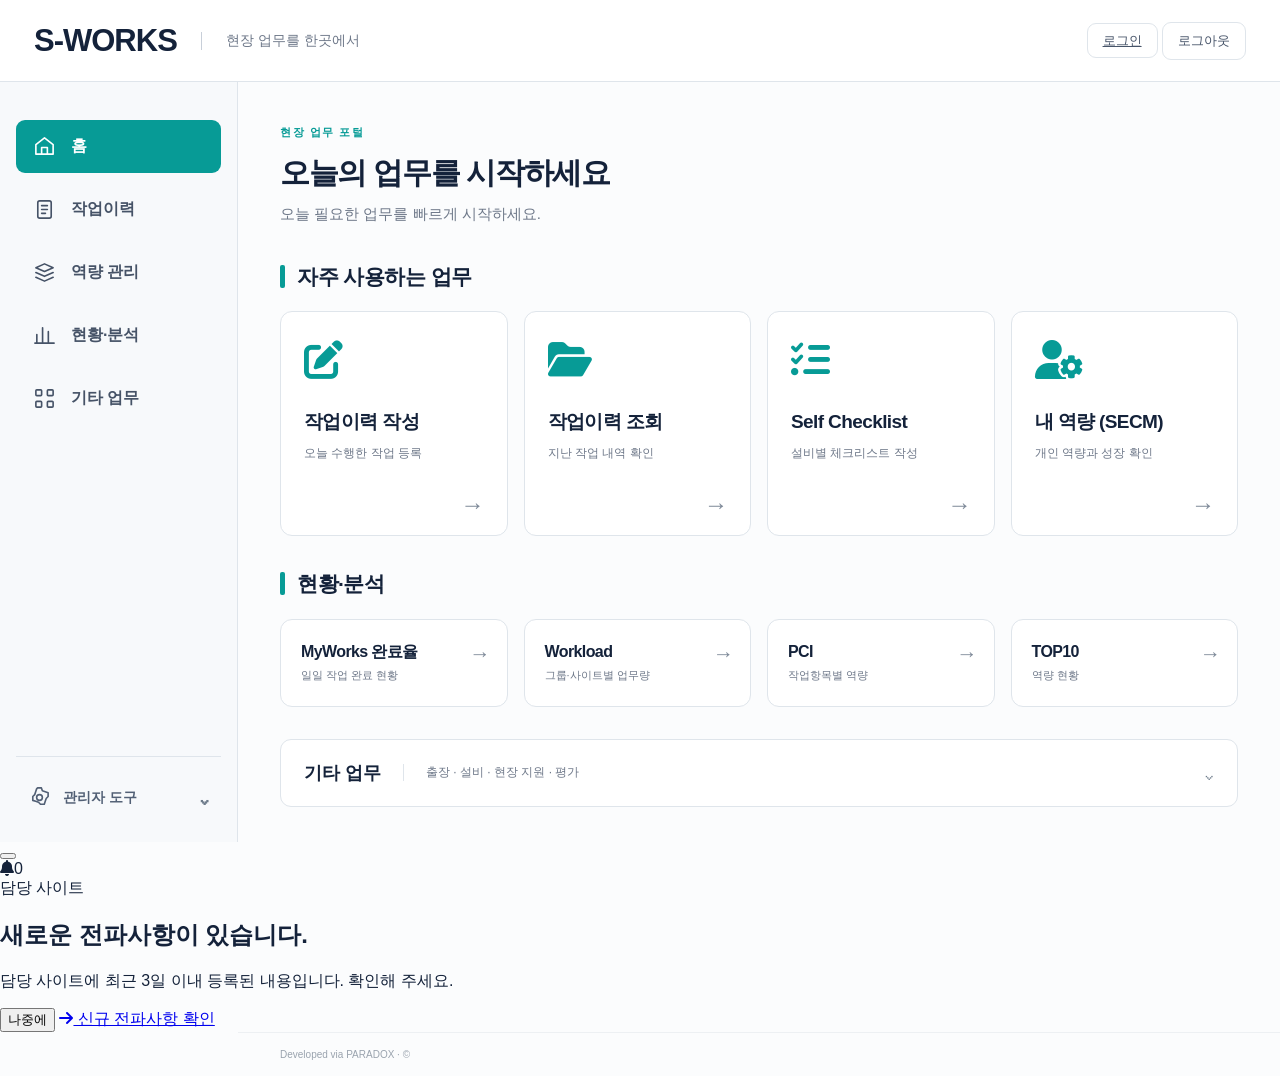
==== front/index.html @ 40e53ac8 "chore: remove unused history, setup and signal homepage menus" ====
<!DOCTYPE html>
<html lang="ko">
<head>
  <meta charset="utf-8" />
  <meta name="viewport" content="width=device-width,initial-scale=1,viewport-fit=cover" />
  <title>S-WORKS</title>

  <!-- Icons -->
  <link href="https://cdnjs.cloudflare.com/ajax/libs/font-awesome/6.5.2/css/all.min.css" rel="stylesheet">

  <!-- Styles -->
  <link rel="stylesheet" href="./css/index.css?v=20261104-signup-count" />

  <!-- Scripts -->
  <script defer src="./js/index.js?v=20261104-signup-count"></script>
  <script defer src="./js/logoutTimer.js"></script>
  <script defer src="./js/lv-status-menu.js?v=20261028"></script>
  <script defer src="./js/weekend-duty-menu.js?v=20261104"></script>
  <script defer src="./js/kpi-menu.js?v=1"></script>
  <link rel="stylesheet" href="./css/home-portal.css?v=20261120-portal" />
  <script defer src="./js/home-portal.js?v=20261120-menu-cleanup"></script>
</head>
<body>
  <!-- Masthead -->
  <nav class="masthead" aria-label="Primary">
    <div class="inner masthead__row">
      <a class="brand" href="./index.html" aria-label="S-WORKS Home">
        <span class="brand__logotype">S-WORKS</span>
        <span class="brand__tag">FS TEAM</span>
      </a>

      <div class="auth">
        <a href="./signin.html" class="btn ghost" id="login-btn">Login</a>
        <button class="btn ghost hidden" id="logout-btn" type="button" aria-label="로그아웃">Logout</button>
      </div>
    </div>
  </nav>

  <main id="content">
    <!-- Hero / Intro -->


    <!-- Launcher (4×3 strict on desktop) -->
    <section id="launcher" class="launcher" aria-label="Applications">
      <div class="inner">
        <header class="launcher__head">
          <h2 class="h2">Apps</h2>
          <div class="filters-inline">
            <!-- 향후 검색/필터 확장용 (지금은 숨겨둠) -->
            <input class="hidden" type="search" placeholder="검색…" aria-hidden="true">
          </div>
        </header>

        <div class="grid">
          <!-- 01 -->
          
<a class="tile app" href="./SECM_myself.html">
            <i class="fa-solid fa-user-gear"></i>
            <span>SECM</span>
          </a>

          <!-- 02 -->
          <a class="tile app" href="./worklog_new.html">
            <i class="fa-solid fa-pen-to-square"></i>
            <span>Create Worklog</span>
          </a>

          <!-- 03 -->
          <a class="tile app" href="./wl_read.html">
            <i class="fa-solid fa-folder-open"></i>
            <span>Load Worklog</span>
          </a>

          <a class="tile app" href="./work-history-search.html">
            <i class="fa-solid fa-magnifying-glass"></i>
            <span>Work History Search</span>
          </a>

          <!-- 고객 VOC: 간단한 접수·조치 관리 -->
          <a class="tile app" href="./voc.html" aria-label="VOC로 이동">
            <i class="fa-solid fa-comments"></i>
            <span>VOC</span>
            <small>고객 의견 접수 · 조치</small>
          </a>

          <!-- S-SIGNAL: 현장 전파사항 -->
          

          <!-- 05 -->
          

          <!-- 06 -->
          <a class="tile app" href="./pci.html">
            <i class="fa-solid fa-chart-line"></i>
            <span>PCI</span>
          </a>

          <!-- TOP10 -->
          <a class="tile app" href="./top10.html">
            <i class="fa-solid fa-ranking-star"></i>
            <span>TOP10</span>
          </a>

          <a class="tile app" href="./myworks-execution.html">
            <i class="fa-solid fa-calendar-check"></i>
            <span>MyWorks Daily Completion Rate</span>
          </a>

          <!-- 07 -->
          <a class="tile app" href="./CHECKLIST.html">
            <i class="fa-solid fa-list-check"></i>
            <span>Self Checklist</span>
          </a>

          <!-- 08 -->
          <a class="tile app" href="./business.html">
            <i class="fa-solid fa-plane-departure"></i>
            <span>Business Trip</span>
          </a>

          <!-- Work Assignment BETA: 손석현 계정만 표시 -->
          <a
            class="tile app beta-owner-only"
            href="./work-assignment-beta.html"
            style="display:none"
          >
            <i class="fa-solid fa-people-group"></i>
            <span>일일 인원 배정 BETA</span>
          </a>


          <!-- 09 (Admin) -->
          
          <a class="tile app admin-only" href="./site-work-count.html">
            <i class="fa-solid fa-chart-column"></i>
            <span>사이트 작업건수</span>
            <small>MAINT · 기간별 조회</small>
          </a>
          <a class="tile app admin-only" href="./workload.html">
            <i class="fa-solid fa-chart-pie"></i>
            <span>WTM</span>
          </a>

          <!-- 10 (Admin) -->
          <a class="tile app admin-only" href="./analysis.html">
            <i class="fa-solid fa-magnifying-glass-chart"></i>
            <span>Predicted Workers</span>
          </a>


          <!-- External Work Management (Admin) -->
          <a
            class="tile app admin-only"
            href="./external-work.html"
          >
            <i class="fa-solid fa-people-carry-box"></i>
            <span>외주작업이력</span>
          </a>
          <!-- 11 -->
          <a class="tile app admin-only" id="account-management-tile" href="./admin_user_create.html" aria-label="Account Management">
            <i class="fa-solid fa-users-gear"></i>
            <span>Account Management</span>
            <span class="signup-pending-badge" id="signup-pending-badge" aria-hidden="true" hidden></span>
          </a>

          <a class="tile app" id="weekend-duty-tile" href="./weekend-duty.html" style="display:none"><i class="fa-solid fa-calendar-days"></i><span>주말근무</span><small>PEE1G · PT</small></a>
          <a class="tile app" id="kpi-preview-tile" href="./kpi.html" style="display:none"><i class="fa-solid fa-chart-pie"></i><span>KPI</span><small>개인 평가</small></a>
          <a class="tile app" id="lv-status-tile" href="./lv-status.html" style="display:none"><i class="fa-solid fa-users-viewfinder"></i><span>레벨</span><small>Level 관리</small></a>
          <a class="tile app" href="./skill_levels.html">
            <i class="fa-solid fa-clipboard-check"></i>
            <span>LEVEL Certification</span>
          </a>

          <!-- 11 -->
          <a class="tile app" href="./test.html">
            <i class="fa-solid fa-clipboard-check"></i>
            <span>Eng'r Level Test</span>
          </a>

        </div>
      </div>
    </section>
  </main>

  <div class="voc-notice hidden" id="voc-new-notice" role="dialog" aria-modal="true" aria-labelledby="voc-notice-title">
    <button class="voc-notice__backdrop" type="button" data-voc-notice-close aria-label="알림 닫기"></button>
    <section class="voc-notice__card">
      <div class="voc-notice__icon"><i class="fa-solid fa-bell"></i><span id="voc-notice-count">0</span></div>
      <div class="voc-notice__body">
        <span class="voc-notice__site" id="voc-notice-site">담당 사이트</span>
        <h2 id="voc-notice-title">새로운 전파사항이 있습니다.</h2>
        <p>담당 사이트에 최근 3일 이내 등록된 내용입니다. 확인해 주세요.</p>
        <ul class="voc-notice__list" id="voc-notice-list"></ul>
      </div>
      <div class="voc-notice__actions">
        <button class="btn ghost" type="button" data-voc-notice-close>나중에</button>
        <a class="btn voc-notice__confirm" id="voc-notice-confirm" href="./signal.html"><i class="fa-solid fa-arrow-right"></i> 신규 전파사항 확인</a>
      </div>
    </section>
  </div>

  <footer class="sitefoot">
    <div class="inner">
      <p>Developed via PARAD<span class="accent-o">O</span>X · © <span id="year"></span></p>
    </div>
  </footer>
</body>
</html>
---- front/css/home-portal.css ----
/* Home layout only. Existing authentication and menu permissions remain in index.js. */
body.home-portal { --portal-ink:#14223a; --portal-muted:#6e7889; --portal-line:#dfe5eb; --portal-teal:#079b96; background:#fbfcfd; color:var(--portal-ink); margin:0; font-family:Inter,"Noto Sans KR","Malgun Gothic",sans-serif; }
body.home-portal [hidden] { display:none !important; }
.home-portal * { box-sizing:border-box; }
.home-portal .masthead { height:82px; position:sticky; top:0; z-index:40; background:#fff; border-bottom:1px solid var(--portal-line); box-shadow:none; backdrop-filter:none; }
.home-portal .masthead .inner { max-width:none; width:auto; margin:0; padding:0 34px; height:100%; }
.home-portal .masthead__row { display:flex; justify-content:space-between; align-items:center; min-height:0; }
.home-portal .brand { display:flex; align-items:center; gap:24px; text-decoration:none; color:var(--portal-ink); }
.home-portal .brand__logotype { font-size:31px; line-height:1; font-weight:850; letter-spacing:-1px; padding:0; border:0; background:none; box-shadow:none; border-radius:0; }
.home-portal .brand__tag { font-size:14px; font-weight:500; letter-spacing:0; border-left:1px solid #c8cfd9; padding-left:24px; color:var(--portal-muted); }
.home-portal .auth .btn { padding:9px 15px; border:1px solid var(--portal-line); border-radius:9px; background:white; color:#475469; font:inherit; font-size:13px; cursor:pointer; box-shadow:none; }
.home-portal #content { margin:0; padding:0; }
.home-portal #launcher { margin:0; padding:0; min-height:calc(100vh - 140px); background:transparent; border:0; }
.home-portal #launcher > .inner { max-width:none; width:100%; padding:0; margin:0; background:transparent; border:0; border-radius:0; box-shadow:none; overflow:visible; isolation:auto; }
.home-portal #launcher .launcher__head, .home-portal #launcher > .inner > .grid { display:none; }
#home-portal { display:grid; grid-template-columns:238px minmax(0,1fr); min-height:calc(100vh - 140px); }
.portal-sidebar { border-right:1px solid var(--portal-line); padding:38px 16px 24px; background:#f7f9fb; display:flex; flex-direction:column; gap:48px; }
.portal-nav { display:grid; gap:10px; }
.portal-nav a { display:flex; align-items:center; gap:15px; padding:15px 17px; color:#465367; text-decoration:none; border-radius:9px; font-size:16px; font-weight:650; }
.portal-nav a svg, .portal-admin summary svg { width:23px; height:23px; flex:none; }
.portal-nav a:hover { background:#eaf0f3; }
.portal-nav a.is-current { background:var(--portal-teal); color:#fff; }
.portal-main { min-width:0; max-width:1550px; width:100%; margin:0 auto; padding:42px 42px 34px; }
.portal-greeting { margin:0 0 35px; }
.portal-eyebrow { margin:0 0 10px !important; font-size:11px !important; letter-spacing:1.5px; color:var(--portal-teal) !important; font-weight:750; }
.portal-greeting h1 { font-size:clamp(26px,2.35vw,38px); line-height:1.4; letter-spacing:-1.3px; margin:0 0 8px; font-weight:800; color:var(--portal-ink); }
.portal-greeting > p { color:var(--portal-muted); font-size:15px; margin:0; line-height:1.6; }
.portal-main section { scroll-margin-top:104px; margin-bottom:32px; }
.portal-main h2 { display:flex; align-items:center; gap:12px; font-size:21px; line-height:1.5; margin:0 0 19px; font-weight:750; letter-spacing:-.5px; color:var(--portal-ink); }
.portal-main h2::before { content:""; width:5px; height:23px; background:var(--portal-teal); border-radius:2px; }
.portal-primary-grid, .portal-analysis-grid { display:grid; grid-template-columns:repeat(4,minmax(0,1fr)); gap:16px; }
.home-portal #home-portal .tile.app { color:var(--portal-ink); text-decoration:none; background:#fff; border:1px solid var(--portal-line); border-radius:12px; box-shadow:none; opacity:1; transform:none; animation:none; transition:border-color .15s,box-shadow .15s; position:relative; min-width:0; margin:0; overflow:visible; }
.home-portal #home-portal .tile.app::before, .home-portal #home-portal .tile.app::after { content:none; }
.home-portal #home-portal .tile.app:hover { border-color:#84c7c4; box-shadow:0 4px 18px #15264008; transform:none; }
.home-portal #home-portal a:focus-visible, .home-portal #home-portal summary:focus-visible { outline:3px solid #52bcb6; outline-offset:4px; }
.home-portal #home-portal .portal-primary-grid .tile { min-height:225px; display:flex; flex-direction:column; align-items:flex-start; justify-content:flex-start; padding:27px 23px 42px; text-align:left; gap:0; }
.home-portal #home-portal .portal-primary-grid .tile > i { color:var(--portal-teal); font-size:39px; line-height:1.1; margin:0 0 26px; }
.home-portal #home-portal .portal-link-title { font-size:19px; font-weight:750; line-height:1.45; letter-spacing:-.6px; overflow-wrap:anywhere; }
.home-portal #home-portal .tile small { font-size:12px; line-height:1.7; color:var(--portal-muted); margin-top:7px; letter-spacing:0; font-weight:400; }
.home-portal #home-portal .portal-link-arrow { position:absolute; right:22px; bottom:16px; font-size:24px; color:#7f8a99; font-weight:400; }
.home-portal #home-portal .portal-analysis-grid .tile { display:flex; flex-direction:column; align-items:flex-start; justify-content:center; min-height:88px; padding:18px 35px 18px 20px; text-align:left; gap:0; }
.home-portal #home-portal .portal-analysis-grid .tile > i { display:none; }
.home-portal #home-portal .portal-analysis-grid .portal-link-title { font-size:16px; }
.home-portal #home-portal .portal-analysis-grid .tile small { margin-top:3px; font-size:11px; }
.home-portal #home-portal .portal-analysis-grid .portal-link-arrow { right:16px; top:22px; bottom:auto; font-size:21px; }
.portal-extra { border:1px solid var(--portal-line); border-radius:11px; background:#fff; scroll-margin-top:104px; }
.portal-extra summary, .portal-admin summary { display:flex; align-items:center; list-style:none; cursor:pointer; }
.portal-extra summary::-webkit-details-marker, .portal-admin summary::-webkit-details-marker { display:none; }
.portal-extra > summary { min-height:66px; padding:17px 23px; gap:22px; }
.portal-extra > summary strong { font-size:18px; color:var(--portal-ink); }
.portal-extra-hint { color:var(--portal-muted); font-size:12px; border-left:1px solid var(--portal-line); padding-left:22px; }
.portal-chevron { margin-left:auto; font-size:22px; line-height:1; color:#6e7c8b; transition:transform .15s; }
details[open] > summary .portal-chevron { transform:rotate(180deg); }
.portal-extra-grid { display:grid; grid-template-columns:repeat(3,minmax(0,1fr)); gap:12px; padding:4px 20px 20px; }
.home-portal #home-portal .portal-extra-grid .tile { display:flex; flex-direction:column; align-items:flex-start; min-height:90px; padding:16px 36px 16px 17px; text-align:left; gap:0; background:#fbfcfd; }
.home-portal #home-portal .portal-extra-grid .tile > i { display:none; }
.home-portal #home-portal .portal-extra-grid .portal-link-title { font-size:14px; letter-spacing:-.3px; }
.home-portal #home-portal .portal-extra-grid .portal-link-arrow { right:14px; bottom:16px; font-size:20px; }
.portal-admin { margin-top:auto; border-top:1px solid var(--portal-line); padding-top:20px; }
.portal-admin > summary { padding:9px 12px; gap:12px; font-size:14px; font-weight:650; color:#526075; }
.portal-admin-links { display:grid; gap:8px; padding:14px 2px 0; }
.home-portal #home-portal .portal-admin-links .tile { display:block; min-height:0; padding:12px; border:0; background:transparent; border-radius:8px; text-align:left; }
.home-portal #home-portal .portal-admin-links .tile > i { display:none; }
.home-portal #home-portal .portal-admin-links .portal-link-title { font-size:13px; font-weight:600; }
.home-portal #home-portal .portal-admin-links .tile small { display:block; font-size:10px; margin-top:3px; }
.home-portal #home-portal .portal-admin-links .portal-link-arrow { display:none; }
.home-portal #home-portal .signup-pending-badge { position:absolute; top:8px; right:5px; display:inline-flex; align-items:center; justify-content:center; min-width:19px; height:19px; padding:0 5px; border-radius:20px; background:#cf4355; color:white; font-size:10px; font-weight:700; }
.home-portal .sitefoot { margin:0 0 0 238px; padding:16px 42px; text-align:left; border-top:1px solid #edf0f3; background:#fbfcfd; color:#9aa3ae; font-size:10px; }
.home-portal .sitefoot .inner { max-width:none; width:auto; margin:0; padding:0; }
.home-portal .sitefoot p { margin:0; }
@media (min-width:1600px) { .portal-main { padding-top:52px; } .home-portal #home-portal .portal-primary-grid .tile { min-height:250px; } }
@media (max-width:1150px) { #home-portal { grid-template-columns:196px minmax(0,1fr); } .portal-main { padding:32px 25px; } .portal-sidebar { padding:30px 12px 20px; } .portal-nav a { padding:13px; font-size:14px; } .portal-primary-grid,.portal-analysis-grid { gap:12px; } .home-portal #home-portal .portal-primary-grid .tile { padding:24px 16px 42px; min-height:210px; } .home-portal #home-portal .portal-link-title { font-size:16px; } .home-portal .sitefoot { margin-left:196px; padding-left:25px; } }
@media (max-width:900px) { .portal-primary-grid,.portal-analysis-grid { grid-template-columns:repeat(2,minmax(0,1fr)); } .home-portal #home-portal .portal-primary-grid .tile { min-height:185px; } .portal-extra-grid { grid-template-columns:repeat(2,minmax(0,1fr)); } .portal-extra-hint { display:none; } }
@media (max-width:650px) { .home-portal .masthead { height:65px; } .home-portal .masthead .inner { padding:0 18px; } .home-portal .brand__logotype { font-size:26px; } .home-portal .brand__tag { display:none; } #home-portal { display:flex; flex-direction:column; min-height:calc(100vh - 115px); } .portal-sidebar { padding:12px 14px; border-right:0; border-bottom:1px solid var(--portal-line); gap:10px; } .portal-nav { display:flex; overflow-x:auto; gap:7px; } .portal-nav a { padding:9px 12px; font-size:12px; flex-shrink:0; gap:6px; white-space:nowrap; } .portal-nav a svg { width:17px; height:17px; } .portal-admin { margin-top:0; padding-top:8px; } .portal-admin-links { grid-template-columns:repeat(2,minmax(0,1fr)); } .portal-main { padding:27px 18px; } .portal-greeting { margin-bottom:27px; } .portal-greeting h1 { font-size:26px; } .portal-greeting > p { font-size:13px; } .portal-main h2 { font-size:18px; } .home-portal #home-portal .portal-primary-grid .tile { padding:21px 16px 36px; min-height:180px; } .home-portal #home-portal .portal-primary-grid .tile > i { font-size:31px; margin-bottom:19px; } .home-portal #home-portal .portal-link-title { font-size:15px; } .home-portal #home-portal .tile small { font-size:11px; } .home-portal #home-portal .portal-analysis-grid .portal-link-title { font-size:14px; } .portal-extra > summary { padding:15px 18px; min-height:58px; } .portal-extra-grid { padding:0 12px 12px; gap:9px; } .home-portal .sitefoot { margin-left:0; padding:15px 18px; } }
@media (prefers-reduced-motion:reduce) { .home-portal * { scroll-behavior:auto!important; transition:none!important; } }
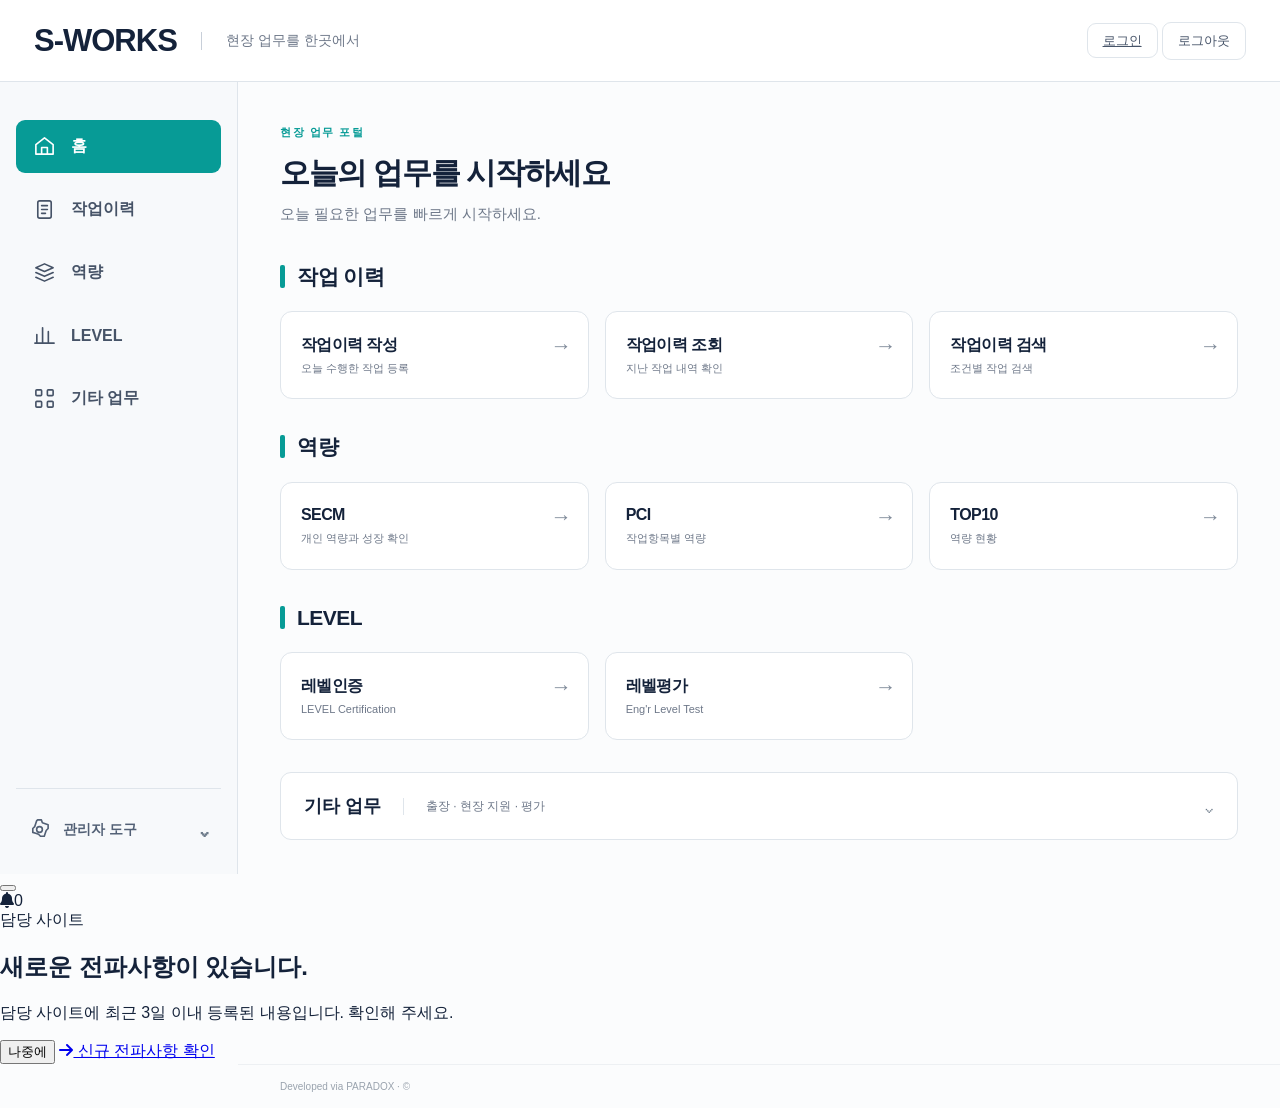
==== commit 5684d5bd: "Refresh home category asset versions" ====
--- a/front/index.html
+++ b/front/index.html
@@ -17,8 +17,8 @@
   <script defer src="./js/lv-status-menu.js?v=20261028"></script>
   <script defer src="./js/weekend-duty-menu.js?v=20261104"></script>
   <script defer src="./js/kpi-menu.js?v=1"></script>
-  <link rel="stylesheet" href="./css/home-portal.css?v=20261120-portal" />
-  <script defer src="./js/home-portal.js?v=20261120-menu-cleanup"></script>
+  <link rel="stylesheet" href="./css/home-portal.css?v=20261120-categories" />
+  <script defer src="./js/home-portal.js?v=20261120-categories"></script>
 </head>
 <body>
   <!-- Masthead -->
--- a/front/css/home-portal.css
+++ b/front/css/home-portal.css
@@ -74,3 +74,7 @@
 @media (max-width:650px) { .home-portal .masthead { height:65px; } .home-portal .masthead .inner { padding:0 18px; } .home-portal .brand__logotype { font-size:26px; } .home-portal .brand__tag { display:none; } #home-portal { display:flex; flex-direction:column; min-height:calc(100vh - 115px); } .portal-sidebar { padding:12px 14px; border-right:0; border-bottom:1px solid var(--portal-line); gap:10px; } .portal-nav { display:flex; overflow-x:auto; gap:7px; } .portal-nav a { padding:9px 12px; font-size:12px; flex-shrink:0; gap:6px; white-space:nowrap; } .portal-nav a svg { width:17px; height:17px; } .portal-admin { margin-top:0; padding-top:8px; } .portal-admin-links { grid-template-columns:repeat(2,minmax(0,1fr)); } .portal-main { padding:27px 18px; } .portal-greeting { margin-bottom:27px; } .portal-greeting h1 { font-size:26px; } .portal-greeting > p { font-size:13px; } .portal-main h2 { font-size:18px; } .home-portal #home-portal .portal-primary-grid .tile { padding:21px 16px 36px; min-height:180px; } .home-portal #home-portal .portal-primary-grid .tile > i { font-size:31px; margin-bottom:19px; } .home-portal #home-portal .portal-link-title { font-size:15px; } .home-portal #home-portal .tile small { font-size:11px; } .home-portal #home-portal .portal-analysis-grid .portal-link-title { font-size:14px; } .portal-extra > summary { padding:15px 18px; min-height:58px; } .portal-extra-grid { padding:0 12px 12px; gap:9px; } .home-portal .sitefoot { margin-left:0; padding:15px 18px; } }
 @media (prefers-reduced-motion:reduce) { .home-portal * { scroll-behavior:auto!important; transition:none!important; } }
 
+
+/* Group the home shortcuts by task, capability, and level. */
+.portal-category-grid { grid-template-columns:repeat(3,minmax(0,1fr)); }
+@media (max-width:650px) { .portal-category-grid { grid-template-columns:1fr; } }
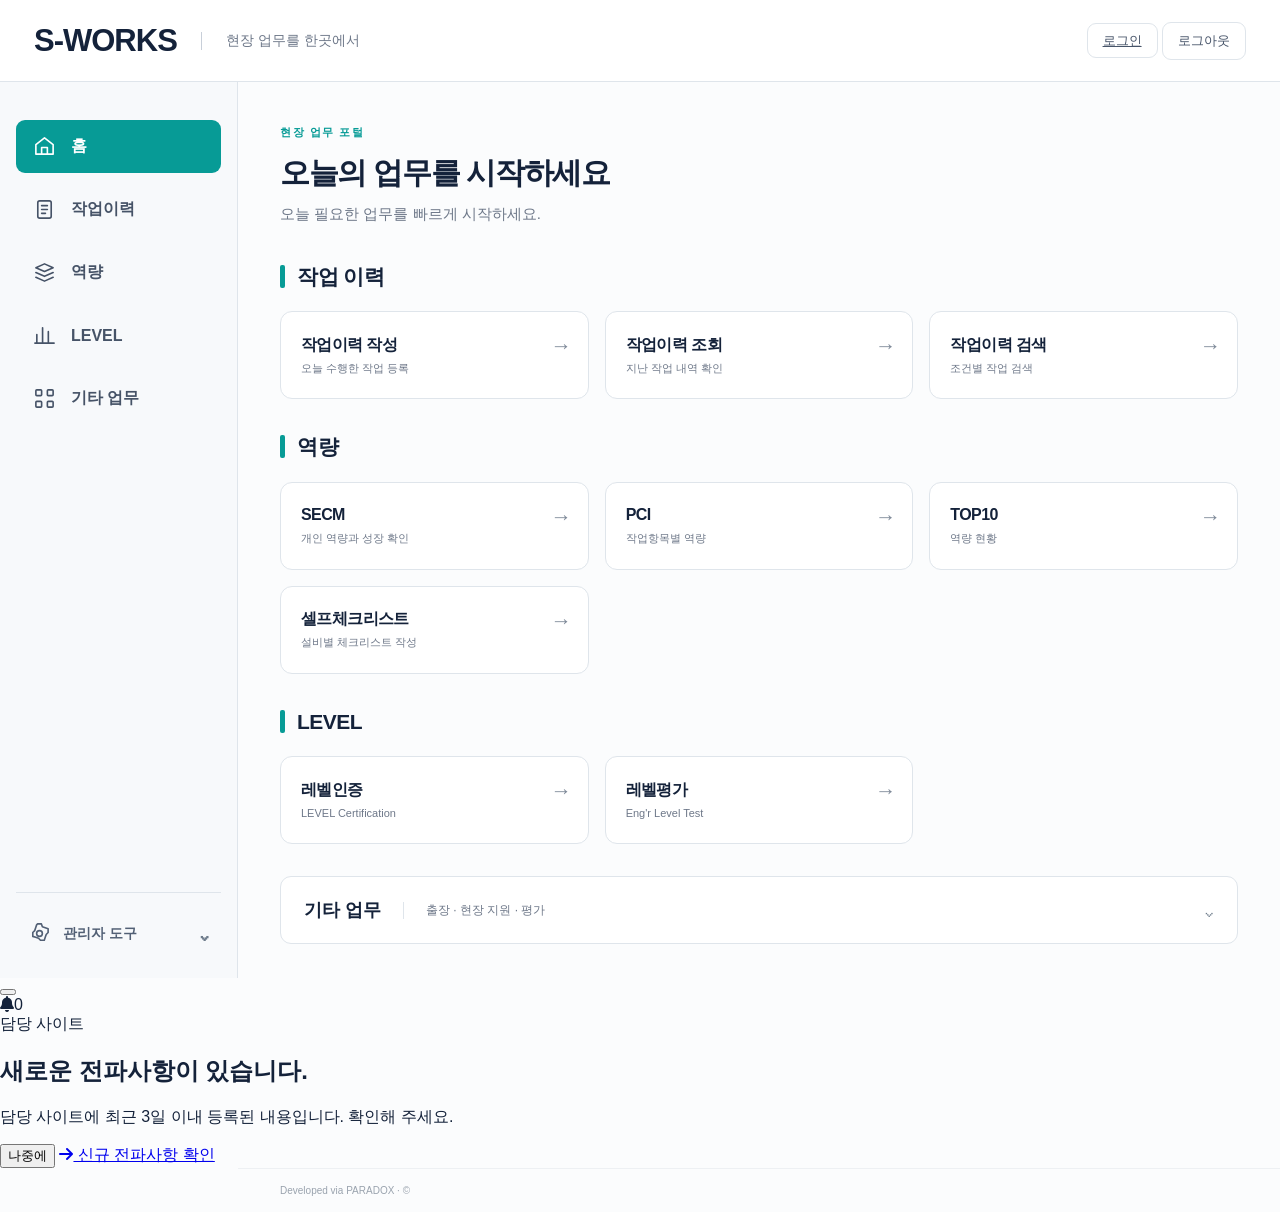
==== commit 4b3d09ad: "Refresh home checklist menu version" ====
--- a/front/index.html
+++ b/front/index.html
@@ -18,7 +18,7 @@
   <script defer src="./js/weekend-duty-menu.js?v=20261104"></script>
   <script defer src="./js/kpi-menu.js?v=1"></script>
   <link rel="stylesheet" href="./css/home-portal.css?v=20261120-categories" />
-  <script defer src="./js/home-portal.js?v=20261120-categories"></script>
+  <script defer src="./js/home-portal.js?v=20261120-checklist"></script>
 </head>
 <body>
   <!-- Masthead -->
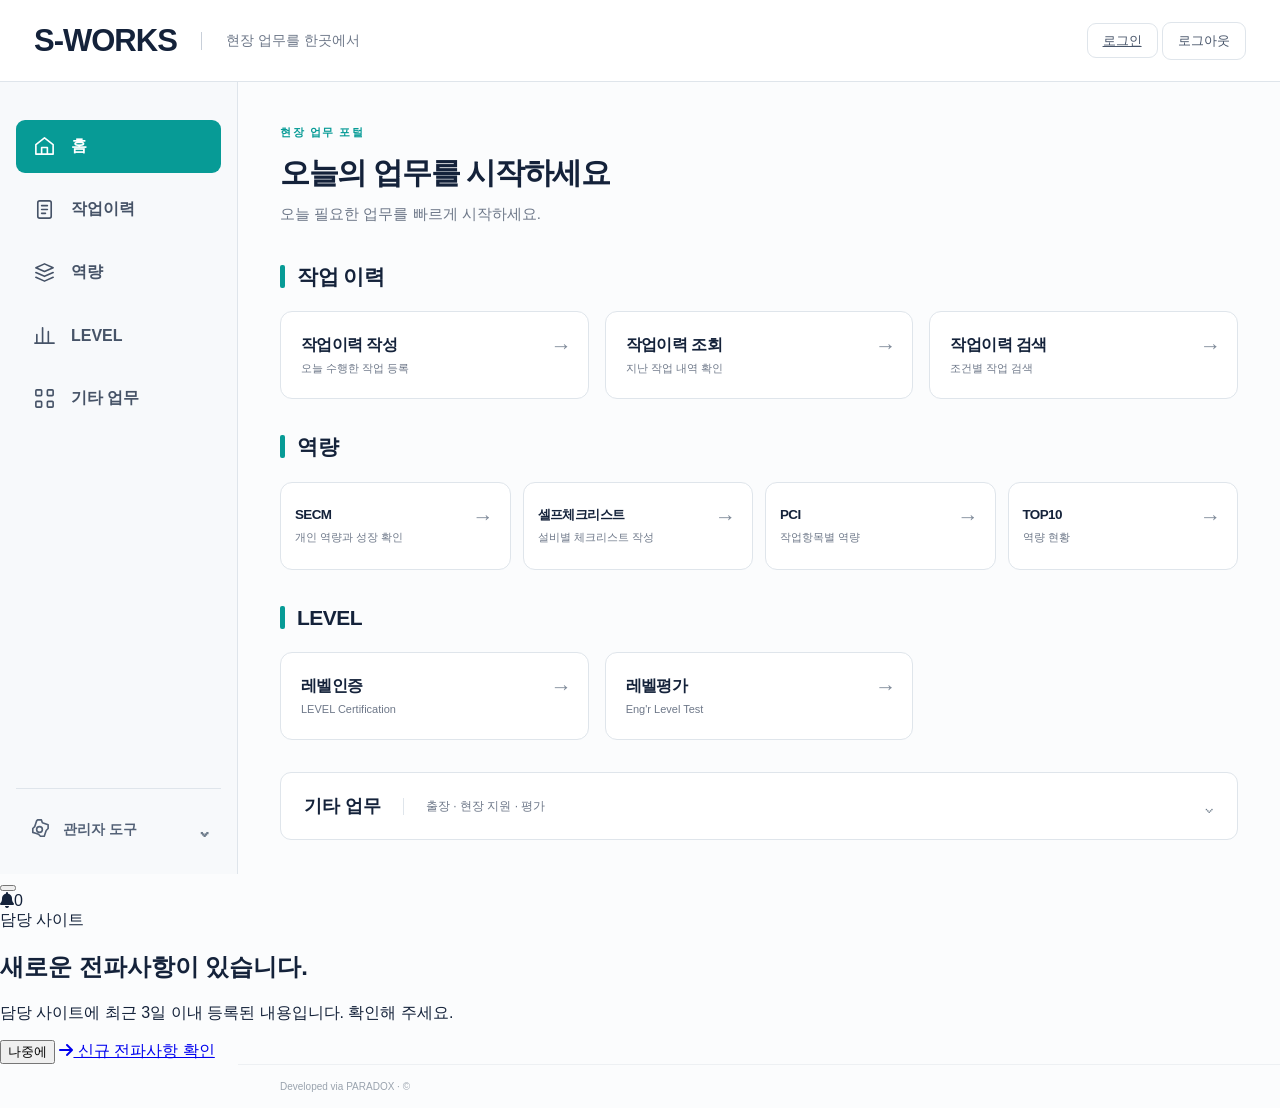
==== commit 1409d5dd: "Refresh home one-row layout styles" ====
--- a/front/index.html
+++ b/front/index.html
@@ -17,7 +17,7 @@
   <script defer src="./js/lv-status-menu.js?v=20261028"></script>
   <script defer src="./js/weekend-duty-menu.js?v=20261104"></script>
   <script defer src="./js/kpi-menu.js?v=1"></script>
-  <link rel="stylesheet" href="./css/home-portal.css?v=20261120-categories" />
+  <link rel="stylesheet" href="./css/home-portal.css?v=20261120-one-row" />
   <script defer src="./js/home-portal.js?v=20261120-checklist"></script>
 </head>
 <body>
--- a/front/css/home-portal.css
+++ b/front/css/home-portal.css
@@ -78,3 +78,9 @@
 /* Group the home shortcuts by task, capability, and level. */
 .portal-category-grid { grid-template-columns:repeat(3,minmax(0,1fr)); }
 @media (max-width:650px) { .portal-category-grid { grid-template-columns:1fr; } }
+
+/* Four competency shortcuts on a single row. */
+#portal-competency-links { grid-template-columns:repeat(4,minmax(0,1fr)); gap:12px; }
+.home-portal #home-portal #portal-competency-links .tile { padding-left:14px; padding-right:28px; }
+.home-portal #home-portal #portal-competency-links .portal-link-title { font-size:clamp(12px,1.05vw,16px); letter-spacing:-.6px; white-space:nowrap; }
+@media (max-width:650px) { #portal-competency-links { gap:6px; } .home-portal #home-portal #portal-competency-links .tile { min-height:66px; padding:12px 5px; justify-content:center; align-items:center; text-align:center; } .home-portal #home-portal #portal-competency-links .portal-link-title { font-size:clamp(9px,2.4vw,12px); letter-spacing:-.8px; } .home-portal #home-portal #portal-competency-links .tile small,.home-portal #home-portal #portal-competency-links .portal-link-arrow { display:none; } }
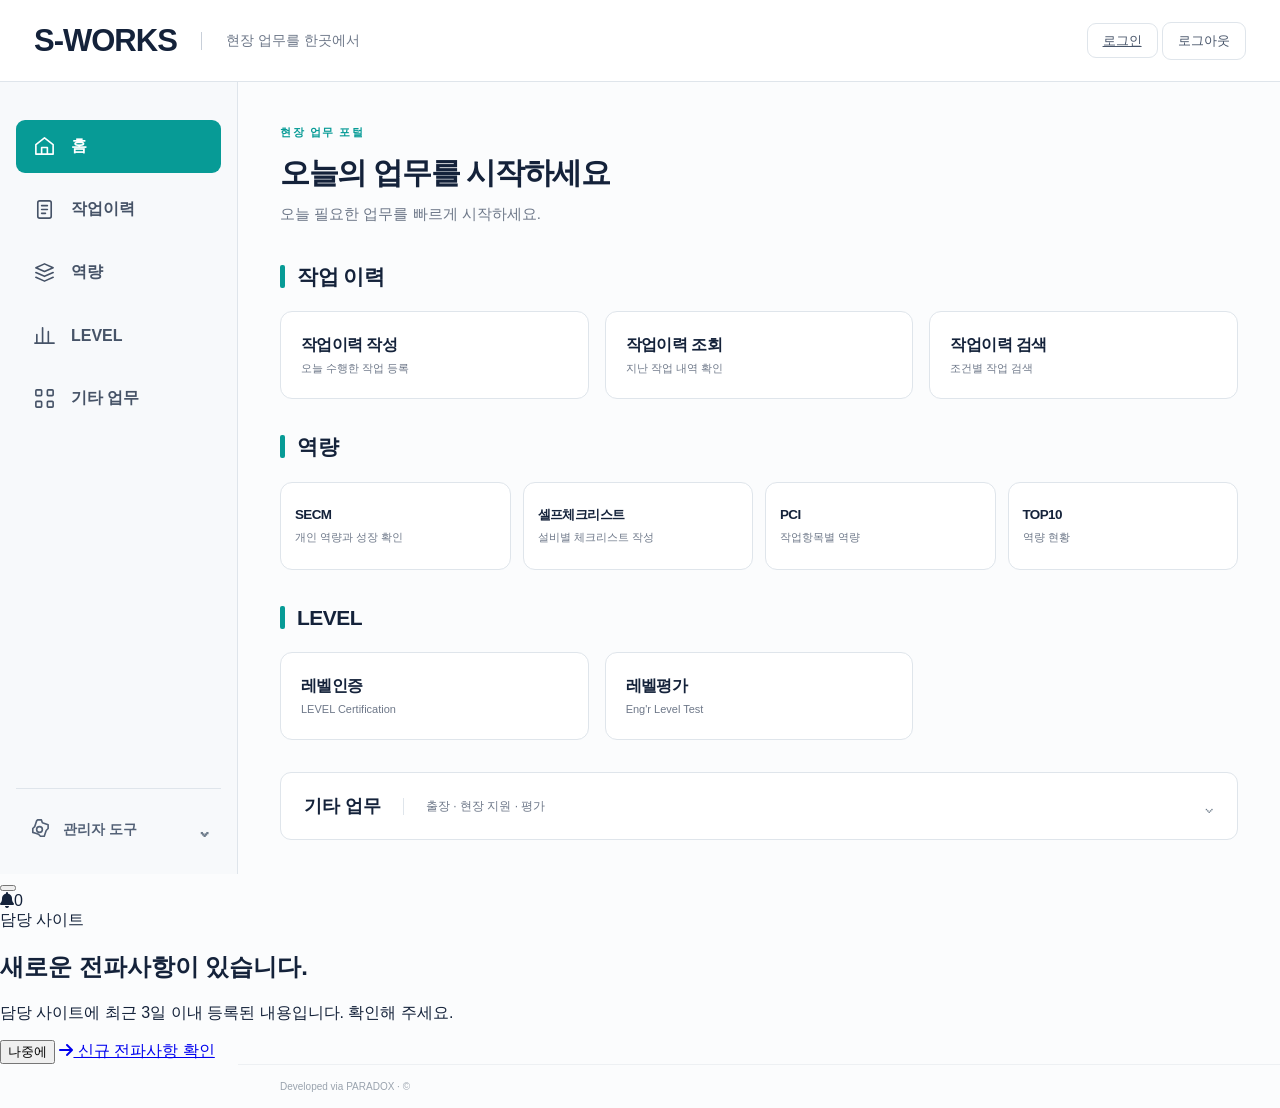
==== commit c0997072: "Refresh home assets after removing arrows" ====
--- a/front/index.html
+++ b/front/index.html
@@ -17,8 +17,8 @@
   <script defer src="./js/lv-status-menu.js?v=20261028"></script>
   <script defer src="./js/weekend-duty-menu.js?v=20261104"></script>
   <script defer src="./js/kpi-menu.js?v=1"></script>
-  <link rel="stylesheet" href="./css/home-portal.css?v=20261120-one-row" />
-  <script defer src="./js/home-portal.js?v=20261120-checklist"></script>
+  <link rel="stylesheet" href="./css/home-portal.css?v=20261120-no-arrows" />
+  <script defer src="./js/home-portal.js?v=20261120-no-arrows"></script>
 </head>
 <body>
   <!-- Masthead -->
--- a/front/css/home-portal.css
+++ b/front/css/home-portal.css
@@ -38,7 +38,7 @@
 .home-portal #home-portal .portal-link-title { font-size:19px; font-weight:750; line-height:1.45; letter-spacing:-.6px; overflow-wrap:anywhere; }
 .home-portal #home-portal .tile small { font-size:12px; line-height:1.7; color:var(--portal-muted); margin-top:7px; letter-spacing:0; font-weight:400; }
 .home-portal #home-portal .portal-link-arrow { position:absolute; right:22px; bottom:16px; font-size:24px; color:#7f8a99; font-weight:400; }
-.home-portal #home-portal .portal-analysis-grid .tile { display:flex; flex-direction:column; align-items:flex-start; justify-content:center; min-height:88px; padding:18px 35px 18px 20px; text-align:left; gap:0; }
+.home-portal #home-portal .portal-analysis-grid .tile { display:flex; flex-direction:column; align-items:flex-start; justify-content:center; min-height:88px; padding:18px 20px; text-align:left; gap:0; }
 .home-portal #home-portal .portal-analysis-grid .tile > i { display:none; }
 .home-portal #home-portal .portal-analysis-grid .portal-link-title { font-size:16px; }
 .home-portal #home-portal .portal-analysis-grid .tile small { margin-top:3px; font-size:11px; }
@@ -52,7 +52,7 @@
 .portal-chevron { margin-left:auto; font-size:22px; line-height:1; color:#6e7c8b; transition:transform .15s; }
 details[open] > summary .portal-chevron { transform:rotate(180deg); }
 .portal-extra-grid { display:grid; grid-template-columns:repeat(3,minmax(0,1fr)); gap:12px; padding:4px 20px 20px; }
-.home-portal #home-portal .portal-extra-grid .tile { display:flex; flex-direction:column; align-items:flex-start; min-height:90px; padding:16px 36px 16px 17px; text-align:left; gap:0; background:#fbfcfd; }
+.home-portal #home-portal .portal-extra-grid .tile { display:flex; flex-direction:column; align-items:flex-start; min-height:90px; padding:16px 17px; text-align:left; gap:0; background:#fbfcfd; }
 .home-portal #home-portal .portal-extra-grid .tile > i { display:none; }
 .home-portal #home-portal .portal-extra-grid .portal-link-title { font-size:14px; letter-spacing:-.3px; }
 .home-portal #home-portal .portal-extra-grid .portal-link-arrow { right:14px; bottom:16px; font-size:20px; }
@@ -81,6 +81,6 @@
 
 /* Four competency shortcuts on a single row. */
 #portal-competency-links { grid-template-columns:repeat(4,minmax(0,1fr)); gap:12px; }
-.home-portal #home-portal #portal-competency-links .tile { padding-left:14px; padding-right:28px; }
+.home-portal #home-portal #portal-competency-links .tile { padding-left:14px; padding-right:14px; }
 .home-portal #home-portal #portal-competency-links .portal-link-title { font-size:clamp(12px,1.05vw,16px); letter-spacing:-.6px; white-space:nowrap; }
 @media (max-width:650px) { #portal-competency-links { gap:6px; } .home-portal #home-portal #portal-competency-links .tile { min-height:66px; padding:12px 5px; justify-content:center; align-items:center; text-align:center; } .home-portal #home-portal #portal-competency-links .portal-link-title { font-size:clamp(9px,2.4vw,12px); letter-spacing:-.8px; } .home-portal #home-portal #portal-competency-links .tile small,.home-portal #home-portal #portal-competency-links .portal-link-arrow { display:none; } }
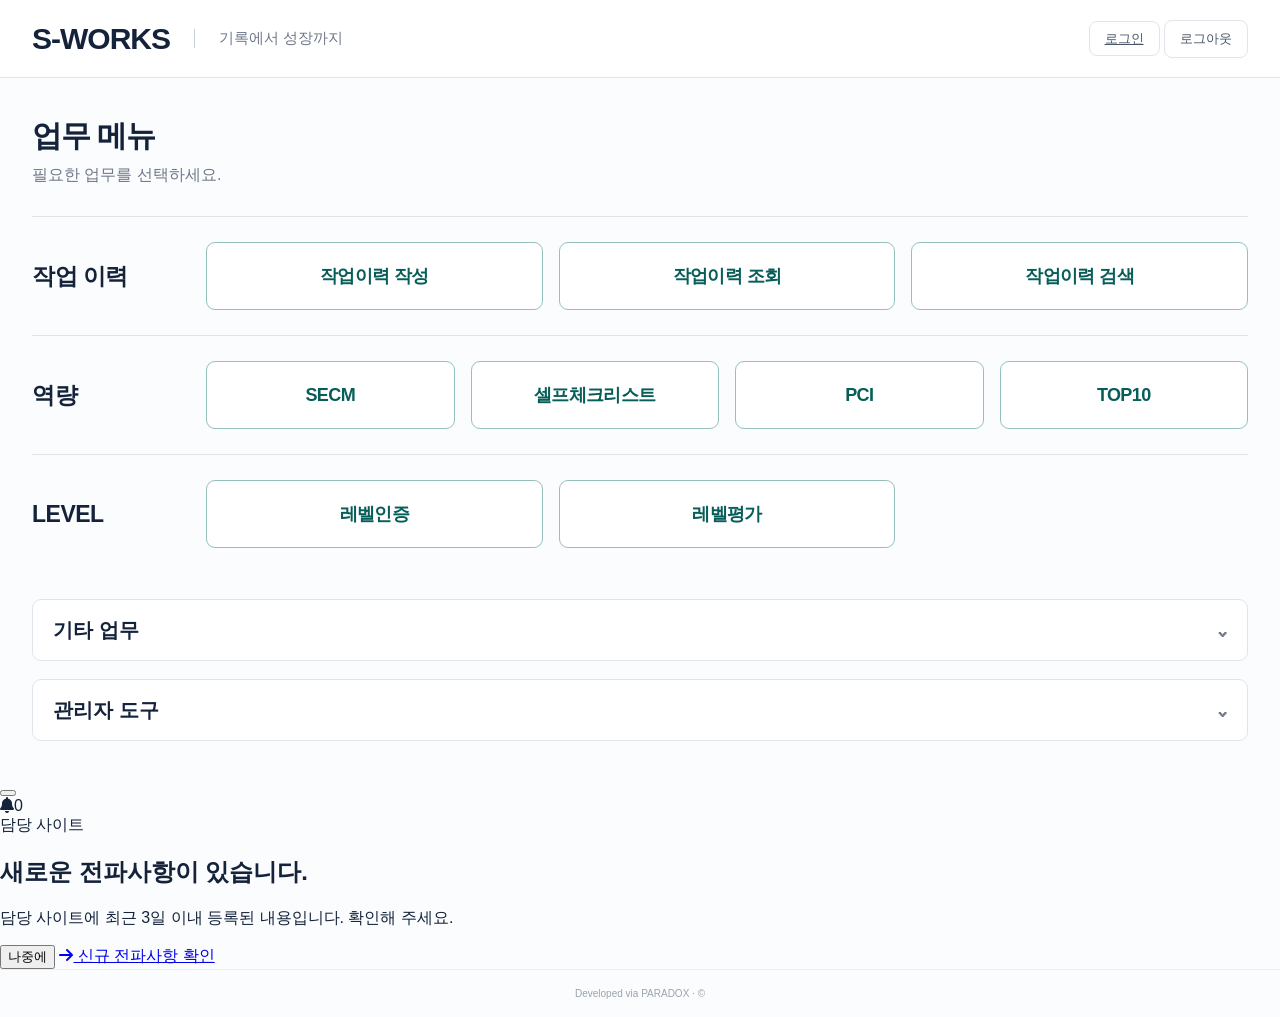
==== commit 2fbadbab: "Refresh simplified home assets" ====
--- a/front/index.html
+++ b/front/index.html
@@ -17,8 +17,8 @@
   <script defer src="./js/lv-status-menu.js?v=20261028"></script>
   <script defer src="./js/weekend-duty-menu.js?v=20261104"></script>
   <script defer src="./js/kpi-menu.js?v=1"></script>
-  <link rel="stylesheet" href="./css/home-portal.css?v=20261120-no-arrows" />
-  <script defer src="./js/home-portal.js?v=20261120-no-arrows"></script>
+  <link rel="stylesheet" href="./css/home-portal.css?v=20261120-simple" />
+  <script defer src="./js/home-portal.js?v=20261120-simple"></script>
 </head>
 <body>
   <!-- Masthead -->
--- a/front/css/home-portal.css
+++ b/front/css/home-portal.css
@@ -1,86 +1,44 @@
-/* Home layout only. Existing authentication and menu permissions remain in index.js. */
-body.home-portal { --portal-ink:#14223a; --portal-muted:#6e7889; --portal-line:#dfe5eb; --portal-teal:#079b96; background:#fbfcfd; color:var(--portal-ink); margin:0; font-family:Inter,"Noto Sans KR","Malgun Gothic",sans-serif; }
-body.home-portal [hidden] { display:none !important; }
+/* Simple home menu; original links and permission handling stay in index.js. */
+body.home-portal { --portal-ink:#14223a; --portal-muted:#6e7889; --portal-line:#dfe5eb; --portal-teal:#078b83; margin:0; color:var(--portal-ink); background:#fbfcfd; font-family:Inter,"Noto Sans KR","Malgun Gothic",sans-serif; }
 .home-portal * { box-sizing:border-box; }
-.home-portal .masthead { height:82px; position:sticky; top:0; z-index:40; background:#fff; border-bottom:1px solid var(--portal-line); box-shadow:none; backdrop-filter:none; }
-.home-portal .masthead .inner { max-width:none; width:auto; margin:0; padding:0 34px; height:100%; }
+.home-portal [hidden] { display:none!important; }
+.home-portal .masthead { height:78px; position:sticky; top:0; z-index:40; background:white; border-bottom:1px solid var(--portal-line); box-shadow:none; backdrop-filter:none; }
+.home-portal .masthead .inner { max-width:1400px; width:100%; margin:auto; padding:0 32px; height:100%; }
 .home-portal .masthead__row { display:flex; justify-content:space-between; align-items:center; min-height:0; }
 .home-portal .brand { display:flex; align-items:center; gap:24px; text-decoration:none; color:var(--portal-ink); }
-.home-portal .brand__logotype { font-size:31px; line-height:1; font-weight:850; letter-spacing:-1px; padding:0; border:0; background:none; box-shadow:none; border-radius:0; }
-.home-portal .brand__tag { font-size:14px; font-weight:500; letter-spacing:0; border-left:1px solid #c8cfd9; padding-left:24px; color:var(--portal-muted); }
-.home-portal .auth .btn { padding:9px 15px; border:1px solid var(--portal-line); border-radius:9px; background:white; color:#475469; font:inherit; font-size:13px; cursor:pointer; box-shadow:none; }
-.home-portal #content { margin:0; padding:0; }
-.home-portal #launcher { margin:0; padding:0; min-height:calc(100vh - 140px); background:transparent; border:0; }
+.home-portal .brand__logotype { font-size:30px; font-weight:850; letter-spacing:-1px; padding:0; border:0; background:none; box-shadow:none; border-radius:0; }
+.home-portal .brand__tag { font-size:15px; font-weight:500; border-left:1px solid #c8cfd9; padding-left:24px; color:var(--portal-muted); }
+.home-portal .auth .btn { padding:9px 15px; border:1px solid var(--portal-line); border-radius:8px; background:white; color:#475469; font:inherit; font-size:13px; box-shadow:none; cursor:pointer; }
+.home-portal #content,.home-portal #launcher { margin:0; padding:0; background:transparent; border:0; }
 .home-portal #launcher > .inner { max-width:none; width:100%; padding:0; margin:0; background:transparent; border:0; border-radius:0; box-shadow:none; overflow:visible; isolation:auto; }
-.home-portal #launcher .launcher__head, .home-portal #launcher > .inner > .grid { display:none; }
-#home-portal { display:grid; grid-template-columns:238px minmax(0,1fr); min-height:calc(100vh - 140px); }
-.portal-sidebar { border-right:1px solid var(--portal-line); padding:38px 16px 24px; background:#f7f9fb; display:flex; flex-direction:column; gap:48px; }
-.portal-nav { display:grid; gap:10px; }
-.portal-nav a { display:flex; align-items:center; gap:15px; padding:15px 17px; color:#465367; text-decoration:none; border-radius:9px; font-size:16px; font-weight:650; }
-.portal-nav a svg, .portal-admin summary svg { width:23px; height:23px; flex:none; }
-.portal-nav a:hover { background:#eaf0f3; }
-.portal-nav a.is-current { background:var(--portal-teal); color:#fff; }
-.portal-main { min-width:0; max-width:1550px; width:100%; margin:0 auto; padding:42px 42px 34px; }
-.portal-greeting { margin:0 0 35px; }
-.portal-eyebrow { margin:0 0 10px !important; font-size:11px !important; letter-spacing:1.5px; color:var(--portal-teal) !important; font-weight:750; }
-.portal-greeting h1 { font-size:clamp(26px,2.35vw,38px); line-height:1.4; letter-spacing:-1.3px; margin:0 0 8px; font-weight:800; color:var(--portal-ink); }
-.portal-greeting > p { color:var(--portal-muted); font-size:15px; margin:0; line-height:1.6; }
-.portal-main section { scroll-margin-top:104px; margin-bottom:32px; }
-.portal-main h2 { display:flex; align-items:center; gap:12px; font-size:21px; line-height:1.5; margin:0 0 19px; font-weight:750; letter-spacing:-.5px; color:var(--portal-ink); }
-.portal-main h2::before { content:""; width:5px; height:23px; background:var(--portal-teal); border-radius:2px; }
-.portal-primary-grid, .portal-analysis-grid { display:grid; grid-template-columns:repeat(4,minmax(0,1fr)); gap:16px; }
-.home-portal #home-portal .tile.app { color:var(--portal-ink); text-decoration:none; background:#fff; border:1px solid var(--portal-line); border-radius:12px; box-shadow:none; opacity:1; transform:none; animation:none; transition:border-color .15s,box-shadow .15s; position:relative; min-width:0; margin:0; overflow:visible; }
-.home-portal #home-portal .tile.app::before, .home-portal #home-portal .tile.app::after { content:none; }
-.home-portal #home-portal .tile.app:hover { border-color:#84c7c4; box-shadow:0 4px 18px #15264008; transform:none; }
-.home-portal #home-portal a:focus-visible, .home-portal #home-portal summary:focus-visible { outline:3px solid #52bcb6; outline-offset:4px; }
-.home-portal #home-portal .portal-primary-grid .tile { min-height:225px; display:flex; flex-direction:column; align-items:flex-start; justify-content:flex-start; padding:27px 23px 42px; text-align:left; gap:0; }
-.home-portal #home-portal .portal-primary-grid .tile > i { color:var(--portal-teal); font-size:39px; line-height:1.1; margin:0 0 26px; }
-.home-portal #home-portal .portal-link-title { font-size:19px; font-weight:750; line-height:1.45; letter-spacing:-.6px; overflow-wrap:anywhere; }
-.home-portal #home-portal .tile small { font-size:12px; line-height:1.7; color:var(--portal-muted); margin-top:7px; letter-spacing:0; font-weight:400; }
-.home-portal #home-portal .portal-link-arrow { position:absolute; right:22px; bottom:16px; font-size:24px; color:#7f8a99; font-weight:400; }
-.home-portal #home-portal .portal-analysis-grid .tile { display:flex; flex-direction:column; align-items:flex-start; justify-content:center; min-height:88px; padding:18px 20px; text-align:left; gap:0; }
-.home-portal #home-portal .portal-analysis-grid .tile > i { display:none; }
-.home-portal #home-portal .portal-analysis-grid .portal-link-title { font-size:16px; }
-.home-portal #home-portal .portal-analysis-grid .tile small { margin-top:3px; font-size:11px; }
-.home-portal #home-portal .portal-analysis-grid .portal-link-arrow { right:16px; top:22px; bottom:auto; font-size:21px; }
-.portal-extra { border:1px solid var(--portal-line); border-radius:11px; background:#fff; scroll-margin-top:104px; }
-.portal-extra summary, .portal-admin summary { display:flex; align-items:center; list-style:none; cursor:pointer; }
-.portal-extra summary::-webkit-details-marker, .portal-admin summary::-webkit-details-marker { display:none; }
-.portal-extra > summary { min-height:66px; padding:17px 23px; gap:22px; }
-.portal-extra > summary strong { font-size:18px; color:var(--portal-ink); }
-.portal-extra-hint { color:var(--portal-muted); font-size:12px; border-left:1px solid var(--portal-line); padding-left:22px; }
-.portal-chevron { margin-left:auto; font-size:22px; line-height:1; color:#6e7c8b; transition:transform .15s; }
+.home-portal #launcher .launcher__head,.home-portal #launcher > .inner > .grid { display:none; }
+.portal-main { max-width:1400px; margin:auto; padding:38px 32px; }
+.portal-greeting { margin-bottom:30px; }
+.portal-greeting h1 { margin:0 0 8px; font-size:30px; font-weight:800; letter-spacing:-1px; }
+.portal-greeting p { margin:0; color:var(--portal-muted); font-size:16px; }
+.portal-main section { display:grid; grid-template-columns:150px minmax(0,1fr); align-items:center; gap:24px; padding:25px 0; border-top:1px solid var(--portal-line); }
+.portal-main h2 { margin:0; font-size:23px; font-weight:750; letter-spacing:-.5px; }
+.portal-category-grid { display:grid; grid-template-columns:repeat(3,minmax(0,1fr)); gap:16px; }
+#portal-competency-links { grid-template-columns:repeat(4,minmax(0,1fr)); }
+.home-portal #home-portal .tile.app { position:relative; display:flex; justify-content:center; align-items:center; gap:0; min-width:0; min-height:68px; margin:0; padding:14px 10px; text-align:center; text-decoration:none; color:#075e59; background:#fff; border:1px solid #94c1bc; border-radius:9px; box-shadow:none; opacity:1; transform:none; animation:none; transition:background .15s,border-color .15s; }
+.home-portal #home-portal .tile.app::before,.home-portal #home-portal .tile.app::after { content:none; }
+.home-portal #home-portal .tile.app:hover { background:#edf7f5; border-color:var(--portal-teal); transform:none; }
+.home-portal #home-portal .tile.app > i,.home-portal #home-portal .tile small,.portal-link-arrow { display:none; }
+.home-portal #home-portal .portal-link-title { font-size:18px; font-weight:700; letter-spacing:-.6px; white-space:nowrap; }
+.home-portal #home-portal a:focus-visible,.home-portal #home-portal summary:focus-visible { outline:3px solid #52bcb6; outline-offset:4px; }
+.portal-extra,.portal-admin { margin-top:18px; border:1px solid var(--portal-line); border-radius:9px; background:white; }
+.portal-extra { margin-top:26px; }
+.portal-extra > summary,.portal-admin > summary { display:flex; align-items:center; gap:12px; min-height:60px; padding:15px 20px; list-style:none; cursor:pointer; font-size:20px; font-weight:700; }
+.portal-extra summary::-webkit-details-marker,.portal-admin summary::-webkit-details-marker { display:none; }
+.portal-extra strong { font-weight:700; }
+.portal-chevron { margin-left:auto; font-size:22px; color:var(--portal-muted); transition:transform .15s; }
 details[open] > summary .portal-chevron { transform:rotate(180deg); }
-.portal-extra-grid { display:grid; grid-template-columns:repeat(3,minmax(0,1fr)); gap:12px; padding:4px 20px 20px; }
-.home-portal #home-portal .portal-extra-grid .tile { display:flex; flex-direction:column; align-items:flex-start; min-height:90px; padding:16px 17px; text-align:left; gap:0; background:#fbfcfd; }
-.home-portal #home-portal .portal-extra-grid .tile > i { display:none; }
-.home-portal #home-portal .portal-extra-grid .portal-link-title { font-size:14px; letter-spacing:-.3px; }
-.home-portal #home-portal .portal-extra-grid .portal-link-arrow { right:14px; bottom:16px; font-size:20px; }
-.portal-admin { margin-top:auto; border-top:1px solid var(--portal-line); padding-top:20px; }
-.portal-admin > summary { padding:9px 12px; gap:12px; font-size:14px; font-weight:650; color:#526075; }
-.portal-admin-links { display:grid; gap:8px; padding:14px 2px 0; }
-.home-portal #home-portal .portal-admin-links .tile { display:block; min-height:0; padding:12px; border:0; background:transparent; border-radius:8px; text-align:left; }
-.home-portal #home-portal .portal-admin-links .tile > i { display:none; }
-.home-portal #home-portal .portal-admin-links .portal-link-title { font-size:13px; font-weight:600; }
-.home-portal #home-portal .portal-admin-links .tile small { display:block; font-size:10px; margin-top:3px; }
-.home-portal #home-portal .portal-admin-links .portal-link-arrow { display:none; }
-.home-portal #home-portal .signup-pending-badge { position:absolute; top:8px; right:5px; display:inline-flex; align-items:center; justify-content:center; min-width:19px; height:19px; padding:0 5px; border-radius:20px; background:#cf4355; color:white; font-size:10px; font-weight:700; }
-.home-portal .sitefoot { margin:0 0 0 238px; padding:16px 42px; text-align:left; border-top:1px solid #edf0f3; background:#fbfcfd; color:#9aa3ae; font-size:10px; }
-.home-portal .sitefoot .inner { max-width:none; width:auto; margin:0; padding:0; }
+.portal-extra-grid,.portal-admin-links { display:grid; grid-template-columns:repeat(3,minmax(0,1fr)); gap:12px; padding:4px 20px 20px; }
+.home-portal #home-portal .portal-extra-grid .tile,.home-portal #home-portal .portal-admin-links .tile { min-height:56px; border-color:var(--portal-line); }
+.home-portal #home-portal .portal-extra-grid .portal-link-title,.home-portal #home-portal .portal-admin-links .portal-link-title { font-size:15px; white-space:normal; }
+.home-portal #home-portal .signup-pending-badge { position:absolute; top:5px; right:5px; display:inline-flex; align-items:center; justify-content:center; min-width:19px; height:19px; padding:0 5px; border-radius:20px; background:#cf4355; color:white; font-size:10px; font-weight:700; }
+.home-portal .sitefoot { margin:0; padding:18px 32px; text-align:center; border-top:1px solid #edf0f3; color:#9aa3ae; font-size:10px; }
 .home-portal .sitefoot p { margin:0; }
-@media (min-width:1600px) { .portal-main { padding-top:52px; } .home-portal #home-portal .portal-primary-grid .tile { min-height:250px; } }
-@media (max-width:1150px) { #home-portal { grid-template-columns:196px minmax(0,1fr); } .portal-main { padding:32px 25px; } .portal-sidebar { padding:30px 12px 20px; } .portal-nav a { padding:13px; font-size:14px; } .portal-primary-grid,.portal-analysis-grid { gap:12px; } .home-portal #home-portal .portal-primary-grid .tile { padding:24px 16px 42px; min-height:210px; } .home-portal #home-portal .portal-link-title { font-size:16px; } .home-portal .sitefoot { margin-left:196px; padding-left:25px; } }
-@media (max-width:900px) { .portal-primary-grid,.portal-analysis-grid { grid-template-columns:repeat(2,minmax(0,1fr)); } .home-portal #home-portal .portal-primary-grid .tile { min-height:185px; } .portal-extra-grid { grid-template-columns:repeat(2,minmax(0,1fr)); } .portal-extra-hint { display:none; } }
-@media (max-width:650px) { .home-portal .masthead { height:65px; } .home-portal .masthead .inner { padding:0 18px; } .home-portal .brand__logotype { font-size:26px; } .home-portal .brand__tag { display:none; } #home-portal { display:flex; flex-direction:column; min-height:calc(100vh - 115px); } .portal-sidebar { padding:12px 14px; border-right:0; border-bottom:1px solid var(--portal-line); gap:10px; } .portal-nav { display:flex; overflow-x:auto; gap:7px; } .portal-nav a { padding:9px 12px; font-size:12px; flex-shrink:0; gap:6px; white-space:nowrap; } .portal-nav a svg { width:17px; height:17px; } .portal-admin { margin-top:0; padding-top:8px; } .portal-admin-links { grid-template-columns:repeat(2,minmax(0,1fr)); } .portal-main { padding:27px 18px; } .portal-greeting { margin-bottom:27px; } .portal-greeting h1 { font-size:26px; } .portal-greeting > p { font-size:13px; } .portal-main h2 { font-size:18px; } .home-portal #home-portal .portal-primary-grid .tile { padding:21px 16px 36px; min-height:180px; } .home-portal #home-portal .portal-primary-grid .tile > i { font-size:31px; margin-bottom:19px; } .home-portal #home-portal .portal-link-title { font-size:15px; } .home-portal #home-portal .tile small { font-size:11px; } .home-portal #home-portal .portal-analysis-grid .portal-link-title { font-size:14px; } .portal-extra > summary { padding:15px 18px; min-height:58px; } .portal-extra-grid { padding:0 12px 12px; gap:9px; } .home-portal .sitefoot { margin-left:0; padding:15px 18px; } }
-@media (prefers-reduced-motion:reduce) { .home-portal * { scroll-behavior:auto!important; transition:none!important; } }
-
-
-/* Group the home shortcuts by task, capability, and level. */
-.portal-category-grid { grid-template-columns:repeat(3,minmax(0,1fr)); }
-@media (max-width:650px) { .portal-category-grid { grid-template-columns:1fr; } }
-
-/* Four competency shortcuts on a single row. */
-#portal-competency-links { grid-template-columns:repeat(4,minmax(0,1fr)); gap:12px; }
-.home-portal #home-portal #portal-competency-links .tile { padding-left:14px; padding-right:14px; }
-.home-portal #home-portal #portal-competency-links .portal-link-title { font-size:clamp(12px,1.05vw,16px); letter-spacing:-.6px; white-space:nowrap; }
-@media (max-width:650px) { #portal-competency-links { gap:6px; } .home-portal #home-portal #portal-competency-links .tile { min-height:66px; padding:12px 5px; justify-content:center; align-items:center; text-align:center; } .home-portal #home-portal #portal-competency-links .portal-link-title { font-size:clamp(9px,2.4vw,12px); letter-spacing:-.8px; } .home-portal #home-portal #portal-competency-links .tile small,.home-portal #home-portal #portal-competency-links .portal-link-arrow { display:none; } }
+@media(max-width:1050px) { .portal-main section { grid-template-columns:110px minmax(0,1fr); gap:16px; } .portal-category-grid { gap:10px; } .home-portal #home-portal .portal-link-title { font-size:15px; } .portal-main h2 { font-size:21px; } }
+@media(max-width:650px) { .home-portal .masthead { height:65px; } .home-portal .masthead .inner { padding:0 16px; } .home-portal .brand { gap:12px; } .home-portal .brand__logotype { font-size:24px; } .home-portal .brand__tag { font-size:11px; padding-left:12px; } .portal-main { padding:26px 16px; } .portal-greeting h1 { font-size:25px; } .portal-greeting p { font-size:14px; } .portal-main section { grid-template-columns:1fr; gap:13px; padding:20px 0; } .portal-main h2 { font-size:19px; } .portal-category-grid { gap:6px; } .home-portal #home-portal .tile.app { min-height:56px; padding:12px 4px; } .home-portal #home-portal .portal-link-title { font-size:clamp(11px,3vw,15px); letter-spacing:-.7px; } #portal-competency-links .portal-link-title { font-size:clamp(10px,2.6vw,14px); } .portal-extra-grid,.portal-admin-links { grid-template-columns:repeat(2,minmax(0,1fr)); padding:0 12px 12px; } .portal-extra > summary,.portal-admin > summary { font-size:18px; padding:14px 16px; } }
+@media(prefers-reduced-motion:reduce) { .home-portal * { transition:none!important; } }
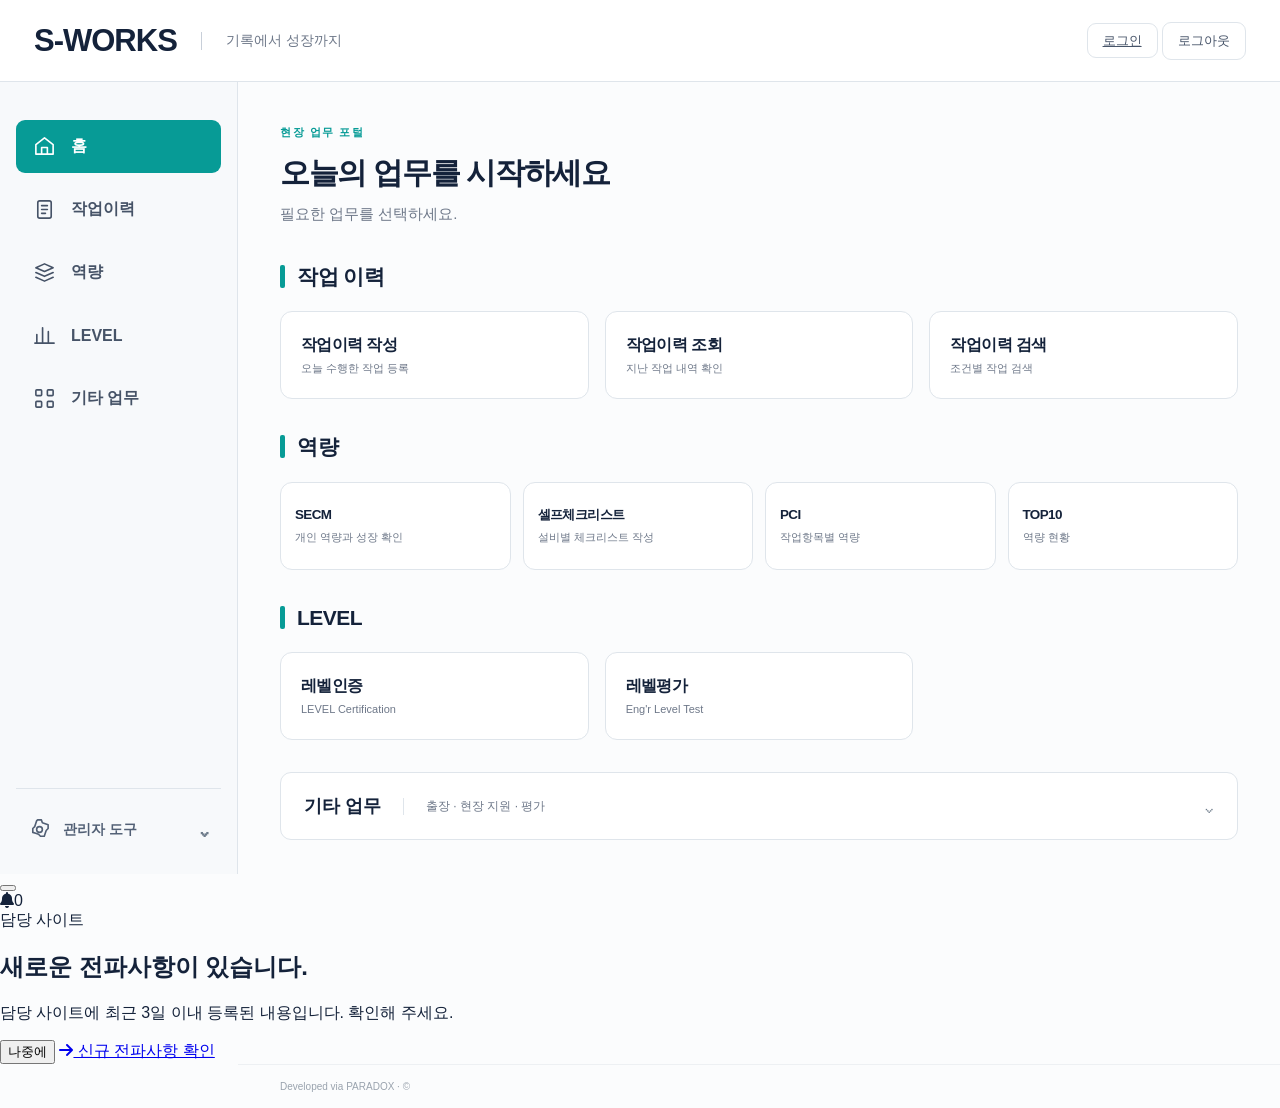
==== commit f1b558d5: "Refresh restored home assets" ====
--- a/front/index.html
+++ b/front/index.html
@@ -17,8 +17,8 @@
   <script defer src="./js/lv-status-menu.js?v=20261028"></script>
   <script defer src="./js/weekend-duty-menu.js?v=20261104"></script>
   <script defer src="./js/kpi-menu.js?v=1"></script>
-  <link rel="stylesheet" href="./css/home-portal.css?v=20261120-simple" />
-  <script defer src="./js/home-portal.js?v=20261120-simple"></script>
+  <link rel="stylesheet" href="./css/home-portal.css?v=20261120-wording-only" />
+  <script defer src="./js/home-portal.js?v=20261120-wording-only"></script>
 </head>
 <body>
   <!-- Masthead -->
--- a/front/css/home-portal.css
+++ b/front/css/home-portal.css
@@ -1,44 +1,86 @@
-/* Simple home menu; original links and permission handling stay in index.js. */
-body.home-portal { --portal-ink:#14223a; --portal-muted:#6e7889; --portal-line:#dfe5eb; --portal-teal:#078b83; margin:0; color:var(--portal-ink); background:#fbfcfd; font-family:Inter,"Noto Sans KR","Malgun Gothic",sans-serif; }
+/* Home layout only. Existing authentication and menu permissions remain in index.js. */
+body.home-portal { --portal-ink:#14223a; --portal-muted:#6e7889; --portal-line:#dfe5eb; --portal-teal:#079b96; background:#fbfcfd; color:var(--portal-ink); margin:0; font-family:Inter,"Noto Sans KR","Malgun Gothic",sans-serif; }
+body.home-portal [hidden] { display:none !important; }
 .home-portal * { box-sizing:border-box; }
-.home-portal [hidden] { display:none!important; }
-.home-portal .masthead { height:78px; position:sticky; top:0; z-index:40; background:white; border-bottom:1px solid var(--portal-line); box-shadow:none; backdrop-filter:none; }
-.home-portal .masthead .inner { max-width:1400px; width:100%; margin:auto; padding:0 32px; height:100%; }
+.home-portal .masthead { height:82px; position:sticky; top:0; z-index:40; background:#fff; border-bottom:1px solid var(--portal-line); box-shadow:none; backdrop-filter:none; }
+.home-portal .masthead .inner { max-width:none; width:auto; margin:0; padding:0 34px; height:100%; }
 .home-portal .masthead__row { display:flex; justify-content:space-between; align-items:center; min-height:0; }
 .home-portal .brand { display:flex; align-items:center; gap:24px; text-decoration:none; color:var(--portal-ink); }
-.home-portal .brand__logotype { font-size:30px; font-weight:850; letter-spacing:-1px; padding:0; border:0; background:none; box-shadow:none; border-radius:0; }
-.home-portal .brand__tag { font-size:15px; font-weight:500; border-left:1px solid #c8cfd9; padding-left:24px; color:var(--portal-muted); }
-.home-portal .auth .btn { padding:9px 15px; border:1px solid var(--portal-line); border-radius:8px; background:white; color:#475469; font:inherit; font-size:13px; box-shadow:none; cursor:pointer; }
-.home-portal #content,.home-portal #launcher { margin:0; padding:0; background:transparent; border:0; }
+.home-portal .brand__logotype { font-size:31px; line-height:1; font-weight:850; letter-spacing:-1px; padding:0; border:0; background:none; box-shadow:none; border-radius:0; }
+.home-portal .brand__tag { font-size:14px; font-weight:500; letter-spacing:0; border-left:1px solid #c8cfd9; padding-left:24px; color:var(--portal-muted); }
+.home-portal .auth .btn { padding:9px 15px; border:1px solid var(--portal-line); border-radius:9px; background:white; color:#475469; font:inherit; font-size:13px; cursor:pointer; box-shadow:none; }
+.home-portal #content { margin:0; padding:0; }
+.home-portal #launcher { margin:0; padding:0; min-height:calc(100vh - 140px); background:transparent; border:0; }
 .home-portal #launcher > .inner { max-width:none; width:100%; padding:0; margin:0; background:transparent; border:0; border-radius:0; box-shadow:none; overflow:visible; isolation:auto; }
-.home-portal #launcher .launcher__head,.home-portal #launcher > .inner > .grid { display:none; }
-.portal-main { max-width:1400px; margin:auto; padding:38px 32px; }
-.portal-greeting { margin-bottom:30px; }
-.portal-greeting h1 { margin:0 0 8px; font-size:30px; font-weight:800; letter-spacing:-1px; }
-.portal-greeting p { margin:0; color:var(--portal-muted); font-size:16px; }
-.portal-main section { display:grid; grid-template-columns:150px minmax(0,1fr); align-items:center; gap:24px; padding:25px 0; border-top:1px solid var(--portal-line); }
-.portal-main h2 { margin:0; font-size:23px; font-weight:750; letter-spacing:-.5px; }
-.portal-category-grid { display:grid; grid-template-columns:repeat(3,minmax(0,1fr)); gap:16px; }
-#portal-competency-links { grid-template-columns:repeat(4,minmax(0,1fr)); }
-.home-portal #home-portal .tile.app { position:relative; display:flex; justify-content:center; align-items:center; gap:0; min-width:0; min-height:68px; margin:0; padding:14px 10px; text-align:center; text-decoration:none; color:#075e59; background:#fff; border:1px solid #94c1bc; border-radius:9px; box-shadow:none; opacity:1; transform:none; animation:none; transition:background .15s,border-color .15s; }
-.home-portal #home-portal .tile.app::before,.home-portal #home-portal .tile.app::after { content:none; }
-.home-portal #home-portal .tile.app:hover { background:#edf7f5; border-color:var(--portal-teal); transform:none; }
-.home-portal #home-portal .tile.app > i,.home-portal #home-portal .tile small,.portal-link-arrow { display:none; }
-.home-portal #home-portal .portal-link-title { font-size:18px; font-weight:700; letter-spacing:-.6px; white-space:nowrap; }
-.home-portal #home-portal a:focus-visible,.home-portal #home-portal summary:focus-visible { outline:3px solid #52bcb6; outline-offset:4px; }
-.portal-extra,.portal-admin { margin-top:18px; border:1px solid var(--portal-line); border-radius:9px; background:white; }
-.portal-extra { margin-top:26px; }
-.portal-extra > summary,.portal-admin > summary { display:flex; align-items:center; gap:12px; min-height:60px; padding:15px 20px; list-style:none; cursor:pointer; font-size:20px; font-weight:700; }
-.portal-extra summary::-webkit-details-marker,.portal-admin summary::-webkit-details-marker { display:none; }
-.portal-extra strong { font-weight:700; }
-.portal-chevron { margin-left:auto; font-size:22px; color:var(--portal-muted); transition:transform .15s; }
+.home-portal #launcher .launcher__head, .home-portal #launcher > .inner > .grid { display:none; }
+#home-portal { display:grid; grid-template-columns:238px minmax(0,1fr); min-height:calc(100vh - 140px); }
+.portal-sidebar { border-right:1px solid var(--portal-line); padding:38px 16px 24px; background:#f7f9fb; display:flex; flex-direction:column; gap:48px; }
+.portal-nav { display:grid; gap:10px; }
+.portal-nav a { display:flex; align-items:center; gap:15px; padding:15px 17px; color:#465367; text-decoration:none; border-radius:9px; font-size:16px; font-weight:650; }
+.portal-nav a svg, .portal-admin summary svg { width:23px; height:23px; flex:none; }
+.portal-nav a:hover { background:#eaf0f3; }
+.portal-nav a.is-current { background:var(--portal-teal); color:#fff; }
+.portal-main { min-width:0; max-width:1550px; width:100%; margin:0 auto; padding:42px 42px 34px; }
+.portal-greeting { margin:0 0 35px; }
+.portal-eyebrow { margin:0 0 10px !important; font-size:11px !important; letter-spacing:1.5px; color:var(--portal-teal) !important; font-weight:750; }
+.portal-greeting h1 { font-size:clamp(26px,2.35vw,38px); line-height:1.4; letter-spacing:-1.3px; margin:0 0 8px; font-weight:800; color:var(--portal-ink); }
+.portal-greeting > p { color:var(--portal-muted); font-size:15px; margin:0; line-height:1.6; }
+.portal-main section { scroll-margin-top:104px; margin-bottom:32px; }
+.portal-main h2 { display:flex; align-items:center; gap:12px; font-size:21px; line-height:1.5; margin:0 0 19px; font-weight:750; letter-spacing:-.5px; color:var(--portal-ink); }
+.portal-main h2::before { content:""; width:5px; height:23px; background:var(--portal-teal); border-radius:2px; }
+.portal-primary-grid, .portal-analysis-grid { display:grid; grid-template-columns:repeat(4,minmax(0,1fr)); gap:16px; }
+.home-portal #home-portal .tile.app { color:var(--portal-ink); text-decoration:none; background:#fff; border:1px solid var(--portal-line); border-radius:12px; box-shadow:none; opacity:1; transform:none; animation:none; transition:border-color .15s,box-shadow .15s; position:relative; min-width:0; margin:0; overflow:visible; }
+.home-portal #home-portal .tile.app::before, .home-portal #home-portal .tile.app::after { content:none; }
+.home-portal #home-portal .tile.app:hover { border-color:#84c7c4; box-shadow:0 4px 18px #15264008; transform:none; }
+.home-portal #home-portal a:focus-visible, .home-portal #home-portal summary:focus-visible { outline:3px solid #52bcb6; outline-offset:4px; }
+.home-portal #home-portal .portal-primary-grid .tile { min-height:225px; display:flex; flex-direction:column; align-items:flex-start; justify-content:flex-start; padding:27px 23px 42px; text-align:left; gap:0; }
+.home-portal #home-portal .portal-primary-grid .tile > i { color:var(--portal-teal); font-size:39px; line-height:1.1; margin:0 0 26px; }
+.home-portal #home-portal .portal-link-title { font-size:19px; font-weight:750; line-height:1.45; letter-spacing:-.6px; overflow-wrap:anywhere; }
+.home-portal #home-portal .tile small { font-size:12px; line-height:1.7; color:var(--portal-muted); margin-top:7px; letter-spacing:0; font-weight:400; }
+.home-portal #home-portal .portal-link-arrow { position:absolute; right:22px; bottom:16px; font-size:24px; color:#7f8a99; font-weight:400; }
+.home-portal #home-portal .portal-analysis-grid .tile { display:flex; flex-direction:column; align-items:flex-start; justify-content:center; min-height:88px; padding:18px 20px; text-align:left; gap:0; }
+.home-portal #home-portal .portal-analysis-grid .tile > i { display:none; }
+.home-portal #home-portal .portal-analysis-grid .portal-link-title { font-size:16px; }
+.home-portal #home-portal .portal-analysis-grid .tile small { margin-top:3px; font-size:11px; }
+.home-portal #home-portal .portal-analysis-grid .portal-link-arrow { right:16px; top:22px; bottom:auto; font-size:21px; }
+.portal-extra { border:1px solid var(--portal-line); border-radius:11px; background:#fff; scroll-margin-top:104px; }
+.portal-extra summary, .portal-admin summary { display:flex; align-items:center; list-style:none; cursor:pointer; }
+.portal-extra summary::-webkit-details-marker, .portal-admin summary::-webkit-details-marker { display:none; }
+.portal-extra > summary { min-height:66px; padding:17px 23px; gap:22px; }
+.portal-extra > summary strong { font-size:18px; color:var(--portal-ink); }
+.portal-extra-hint { color:var(--portal-muted); font-size:12px; border-left:1px solid var(--portal-line); padding-left:22px; }
+.portal-chevron { margin-left:auto; font-size:22px; line-height:1; color:#6e7c8b; transition:transform .15s; }
 details[open] > summary .portal-chevron { transform:rotate(180deg); }
-.portal-extra-grid,.portal-admin-links { display:grid; grid-template-columns:repeat(3,minmax(0,1fr)); gap:12px; padding:4px 20px 20px; }
-.home-portal #home-portal .portal-extra-grid .tile,.home-portal #home-portal .portal-admin-links .tile { min-height:56px; border-color:var(--portal-line); }
-.home-portal #home-portal .portal-extra-grid .portal-link-title,.home-portal #home-portal .portal-admin-links .portal-link-title { font-size:15px; white-space:normal; }
-.home-portal #home-portal .signup-pending-badge { position:absolute; top:5px; right:5px; display:inline-flex; align-items:center; justify-content:center; min-width:19px; height:19px; padding:0 5px; border-radius:20px; background:#cf4355; color:white; font-size:10px; font-weight:700; }
-.home-portal .sitefoot { margin:0; padding:18px 32px; text-align:center; border-top:1px solid #edf0f3; color:#9aa3ae; font-size:10px; }
+.portal-extra-grid { display:grid; grid-template-columns:repeat(3,minmax(0,1fr)); gap:12px; padding:4px 20px 20px; }
+.home-portal #home-portal .portal-extra-grid .tile { display:flex; flex-direction:column; align-items:flex-start; min-height:90px; padding:16px 17px; text-align:left; gap:0; background:#fbfcfd; }
+.home-portal #home-portal .portal-extra-grid .tile > i { display:none; }
+.home-portal #home-portal .portal-extra-grid .portal-link-title { font-size:14px; letter-spacing:-.3px; }
+.home-portal #home-portal .portal-extra-grid .portal-link-arrow { right:14px; bottom:16px; font-size:20px; }
+.portal-admin { margin-top:auto; border-top:1px solid var(--portal-line); padding-top:20px; }
+.portal-admin > summary { padding:9px 12px; gap:12px; font-size:14px; font-weight:650; color:#526075; }
+.portal-admin-links { display:grid; gap:8px; padding:14px 2px 0; }
+.home-portal #home-portal .portal-admin-links .tile { display:block; min-height:0; padding:12px; border:0; background:transparent; border-radius:8px; text-align:left; }
+.home-portal #home-portal .portal-admin-links .tile > i { display:none; }
+.home-portal #home-portal .portal-admin-links .portal-link-title { font-size:13px; font-weight:600; }
+.home-portal #home-portal .portal-admin-links .tile small { display:block; font-size:10px; margin-top:3px; }
+.home-portal #home-portal .portal-admin-links .portal-link-arrow { display:none; }
+.home-portal #home-portal .signup-pending-badge { position:absolute; top:8px; right:5px; display:inline-flex; align-items:center; justify-content:center; min-width:19px; height:19px; padding:0 5px; border-radius:20px; background:#cf4355; color:white; font-size:10px; font-weight:700; }
+.home-portal .sitefoot { margin:0 0 0 238px; padding:16px 42px; text-align:left; border-top:1px solid #edf0f3; background:#fbfcfd; color:#9aa3ae; font-size:10px; }
+.home-portal .sitefoot .inner { max-width:none; width:auto; margin:0; padding:0; }
 .home-portal .sitefoot p { margin:0; }
-@media(max-width:1050px) { .portal-main section { grid-template-columns:110px minmax(0,1fr); gap:16px; } .portal-category-grid { gap:10px; } .home-portal #home-portal .portal-link-title { font-size:15px; } .portal-main h2 { font-size:21px; } }
-@media(max-width:650px) { .home-portal .masthead { height:65px; } .home-portal .masthead .inner { padding:0 16px; } .home-portal .brand { gap:12px; } .home-portal .brand__logotype { font-size:24px; } .home-portal .brand__tag { font-size:11px; padding-left:12px; } .portal-main { padding:26px 16px; } .portal-greeting h1 { font-size:25px; } .portal-greeting p { font-size:14px; } .portal-main section { grid-template-columns:1fr; gap:13px; padding:20px 0; } .portal-main h2 { font-size:19px; } .portal-category-grid { gap:6px; } .home-portal #home-portal .tile.app { min-height:56px; padding:12px 4px; } .home-portal #home-portal .portal-link-title { font-size:clamp(11px,3vw,15px); letter-spacing:-.7px; } #portal-competency-links .portal-link-title { font-size:clamp(10px,2.6vw,14px); } .portal-extra-grid,.portal-admin-links { grid-template-columns:repeat(2,minmax(0,1fr)); padding:0 12px 12px; } .portal-extra > summary,.portal-admin > summary { font-size:18px; padding:14px 16px; } }
-@media(prefers-reduced-motion:reduce) { .home-portal * { transition:none!important; } }
+@media (min-width:1600px) { .portal-main { padding-top:52px; } .home-portal #home-portal .portal-primary-grid .tile { min-height:250px; } }
+@media (max-width:1150px) { #home-portal { grid-template-columns:196px minmax(0,1fr); } .portal-main { padding:32px 25px; } .portal-sidebar { padding:30px 12px 20px; } .portal-nav a { padding:13px; font-size:14px; } .portal-primary-grid,.portal-analysis-grid { gap:12px; } .home-portal #home-portal .portal-primary-grid .tile { padding:24px 16px 42px; min-height:210px; } .home-portal #home-portal .portal-link-title { font-size:16px; } .home-portal .sitefoot { margin-left:196px; padding-left:25px; } }
+@media (max-width:900px) { .portal-primary-grid,.portal-analysis-grid { grid-template-columns:repeat(2,minmax(0,1fr)); } .home-portal #home-portal .portal-primary-grid .tile { min-height:185px; } .portal-extra-grid { grid-template-columns:repeat(2,minmax(0,1fr)); } .portal-extra-hint { display:none; } }
+@media (max-width:650px) { .home-portal .masthead { height:65px; } .home-portal .masthead .inner { padding:0 18px; } .home-portal .brand__logotype { font-size:26px; } .home-portal .brand__tag { display:none; } #home-portal { display:flex; flex-direction:column; min-height:calc(100vh - 115px); } .portal-sidebar { padding:12px 14px; border-right:0; border-bottom:1px solid var(--portal-line); gap:10px; } .portal-nav { display:flex; overflow-x:auto; gap:7px; } .portal-nav a { padding:9px 12px; font-size:12px; flex-shrink:0; gap:6px; white-space:nowrap; } .portal-nav a svg { width:17px; height:17px; } .portal-admin { margin-top:0; padding-top:8px; } .portal-admin-links { grid-template-columns:repeat(2,minmax(0,1fr)); } .portal-main { padding:27px 18px; } .portal-greeting { margin-bottom:27px; } .portal-greeting h1 { font-size:26px; } .portal-greeting > p { font-size:13px; } .portal-main h2 { font-size:18px; } .home-portal #home-portal .portal-primary-grid .tile { padding:21px 16px 36px; min-height:180px; } .home-portal #home-portal .portal-primary-grid .tile > i { font-size:31px; margin-bottom:19px; } .home-portal #home-portal .portal-link-title { font-size:15px; } .home-portal #home-portal .tile small { font-size:11px; } .home-portal #home-portal .portal-analysis-grid .portal-link-title { font-size:14px; } .portal-extra > summary { padding:15px 18px; min-height:58px; } .portal-extra-grid { padding:0 12px 12px; gap:9px; } .home-portal .sitefoot { margin-left:0; padding:15px 18px; } }
+@media (prefers-reduced-motion:reduce) { .home-portal * { scroll-behavior:auto!important; transition:none!important; } }
+
+
+/* Group the home shortcuts by task, capability, and level. */
+.portal-category-grid { grid-template-columns:repeat(3,minmax(0,1fr)); }
+@media (max-width:650px) { .portal-category-grid { grid-template-columns:1fr; } }
+
+/* Four competency shortcuts on a single row. */
+#portal-competency-links { grid-template-columns:repeat(4,minmax(0,1fr)); gap:12px; }
+.home-portal #home-portal #portal-competency-links .tile { padding-left:14px; padding-right:14px; }
+.home-portal #home-portal #portal-competency-links .portal-link-title { font-size:clamp(12px,1.05vw,16px); letter-spacing:-.6px; white-space:nowrap; }
+@media (max-width:650px) { #portal-competency-links { gap:6px; } .home-portal #home-portal #portal-competency-links .tile { min-height:66px; padding:12px 5px; justify-content:center; align-items:center; text-align:center; } .home-portal #home-portal #portal-competency-links .portal-link-title { font-size:clamp(9px,2.4vw,12px); letter-spacing:-.8px; } .home-portal #home-portal #portal-competency-links .tile small,.home-portal #home-portal #portal-competency-links .portal-link-arrow { display:none; } }
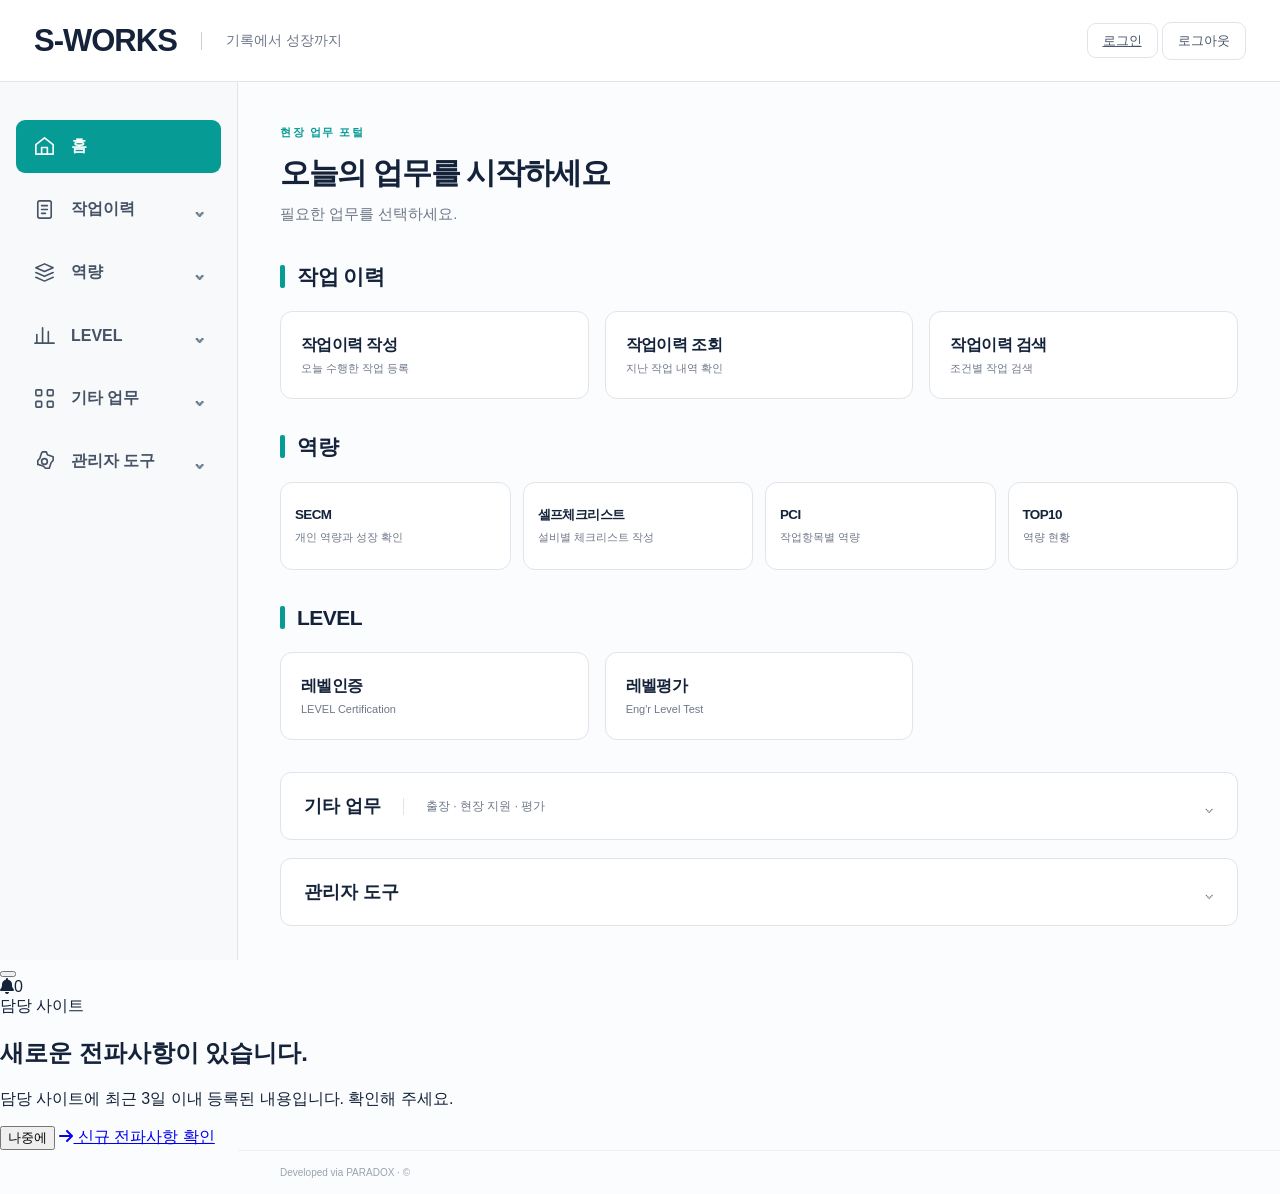
==== commit 26ce0b64: "Refresh expandable home menu assets" ====
--- a/front/index.html
+++ b/front/index.html
@@ -17,8 +17,8 @@
   <script defer src="./js/lv-status-menu.js?v=20261028"></script>
   <script defer src="./js/weekend-duty-menu.js?v=20261104"></script>
   <script defer src="./js/kpi-menu.js?v=1"></script>
-  <link rel="stylesheet" href="./css/home-portal.css?v=20261120-wording-only" />
-  <script defer src="./js/home-portal.js?v=20261120-wording-only"></script>
+  <link rel="stylesheet" href="./css/home-portal.css?v=20261120-expand-menu" />
+  <script defer src="./js/home-portal.js?v=20261120-expand-menu"></script>
 </head>
 <body>
   <!-- Masthead -->
--- a/front/css/home-portal.css
+++ b/front/css/home-portal.css
@@ -84,3 +84,15 @@
 .home-portal #home-portal #portal-competency-links .tile { padding-left:14px; padding-right:14px; }
 .home-portal #home-portal #portal-competency-links .portal-link-title { font-size:clamp(12px,1.05vw,16px); letter-spacing:-.6px; white-space:nowrap; }
 @media (max-width:650px) { #portal-competency-links { gap:6px; } .home-portal #home-portal #portal-competency-links .tile { min-height:66px; padding:12px 5px; justify-content:center; align-items:center; text-align:center; } .home-portal #home-portal #portal-competency-links .portal-link-title { font-size:clamp(9px,2.4vw,12px); letter-spacing:-.8px; } .home-portal #home-portal #portal-competency-links .tile small,.home-portal #home-portal #portal-competency-links .portal-link-arrow { display:none; } }
+
+/* Expand sidebar categories without duplicating original menu IDs or permissions. */
+.portal-nav-group > summary { display:flex; align-items:center; gap:15px; padding:15px 17px; color:#465367; border-radius:9px; font-size:16px; font-weight:650; cursor:pointer; list-style:none; }
+.portal-nav-group > summary::-webkit-details-marker { display:none; }
+.portal-nav-group > summary svg { width:23px; height:23px; flex:none; }
+.portal-nav-group > summary:hover,.portal-nav-group[open] > summary { background:#eaf0f3; }
+.portal-submenu { display:grid; gap:3px; margin:4px 0 8px 27px; padding-left:12px; border-left:1px solid var(--portal-line); }
+.portal-nav .portal-submenu a { padding:9px 8px; border-radius:6px; font-size:13px; font-weight:500; gap:6px; line-height:1.5; }
+.portal-submenu-badge { margin-left:auto; padding:0 5px; min-width:18px; border-radius:12px; color:white; background:#cf4355; text-align:center; font-size:10px; }
+.portal-main-admin { margin-top:18px; }
+@media(max-width:1150px) { .portal-nav-group > summary { padding:13px; gap:10px; font-size:14px; } .portal-submenu { margin-left:22px; padding-left:8px; } }
+@media(max-width:650px) { .portal-nav { display:grid; overflow:visible; gap:5px; } .portal-nav-group > summary { padding:10px 12px; font-size:13px; } .portal-nav-group > summary svg { width:17px; height:17px; } .portal-submenu { margin-left:20px; } }
